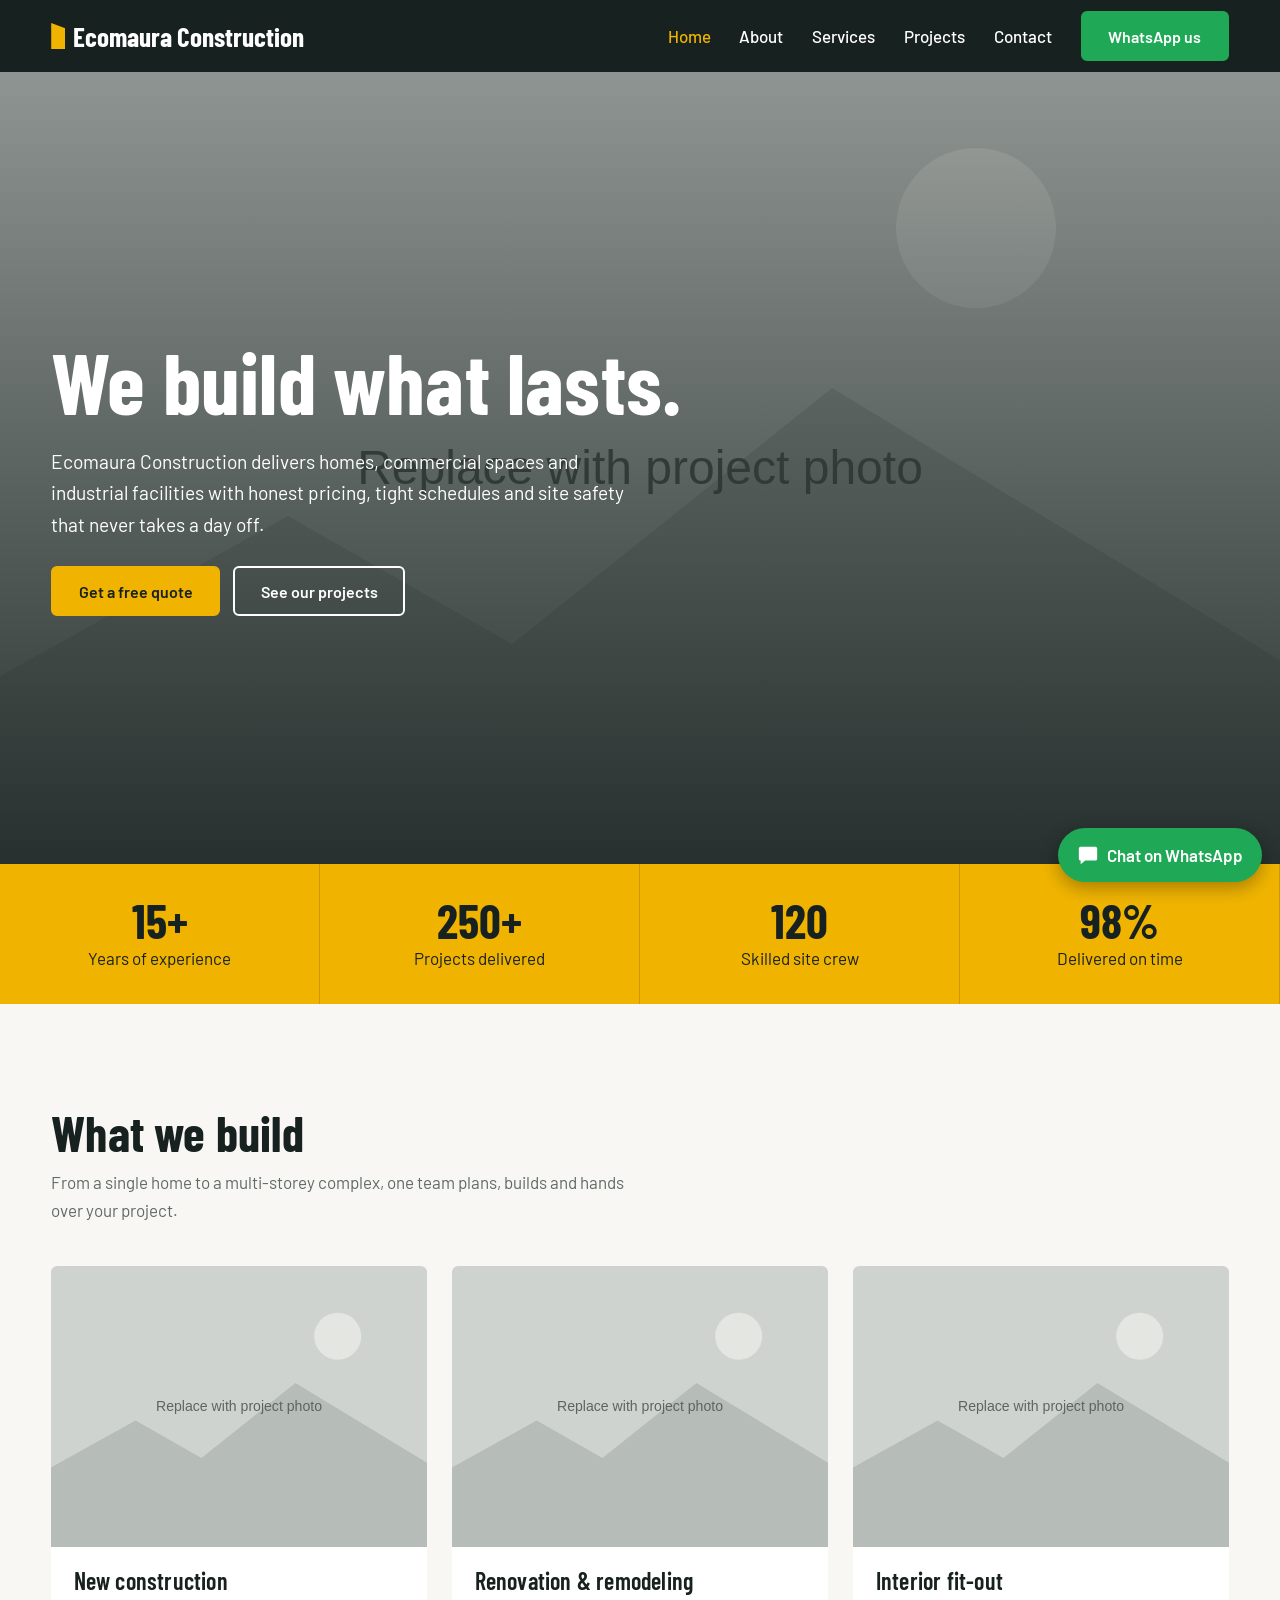
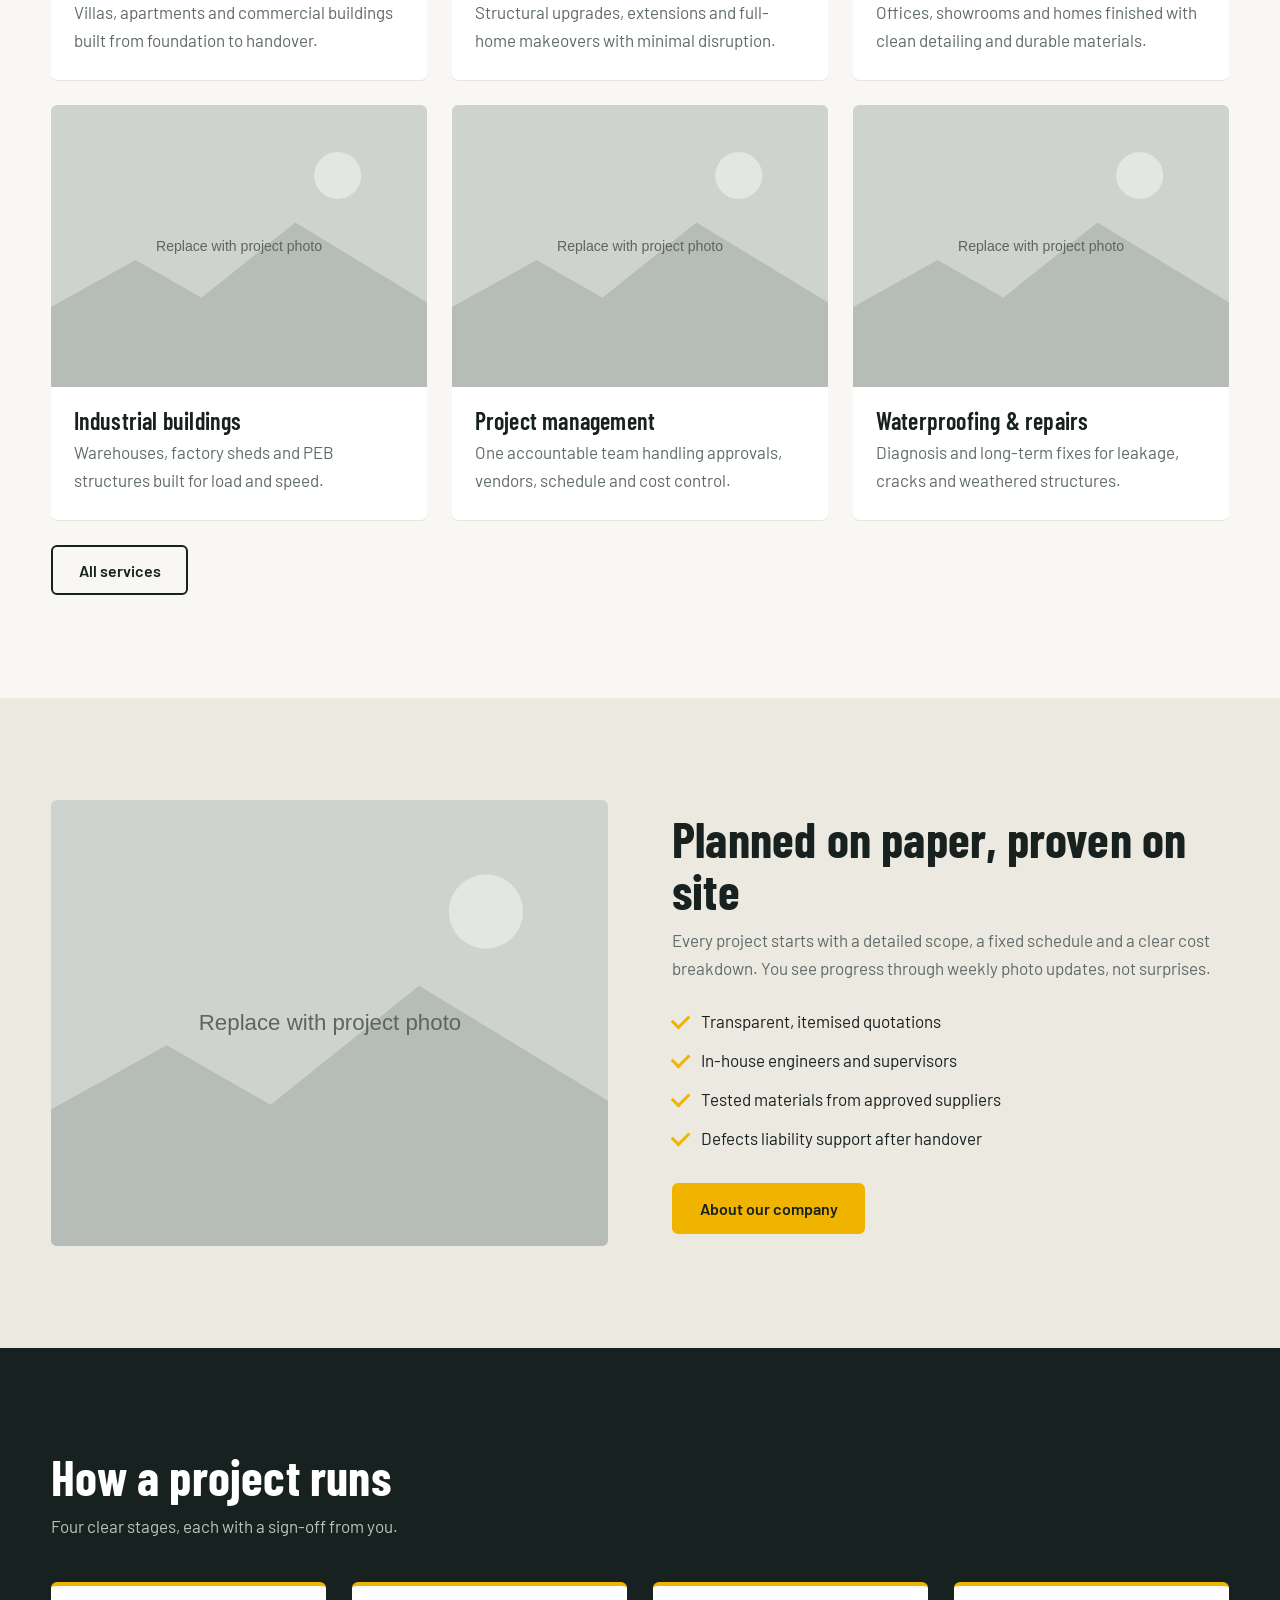
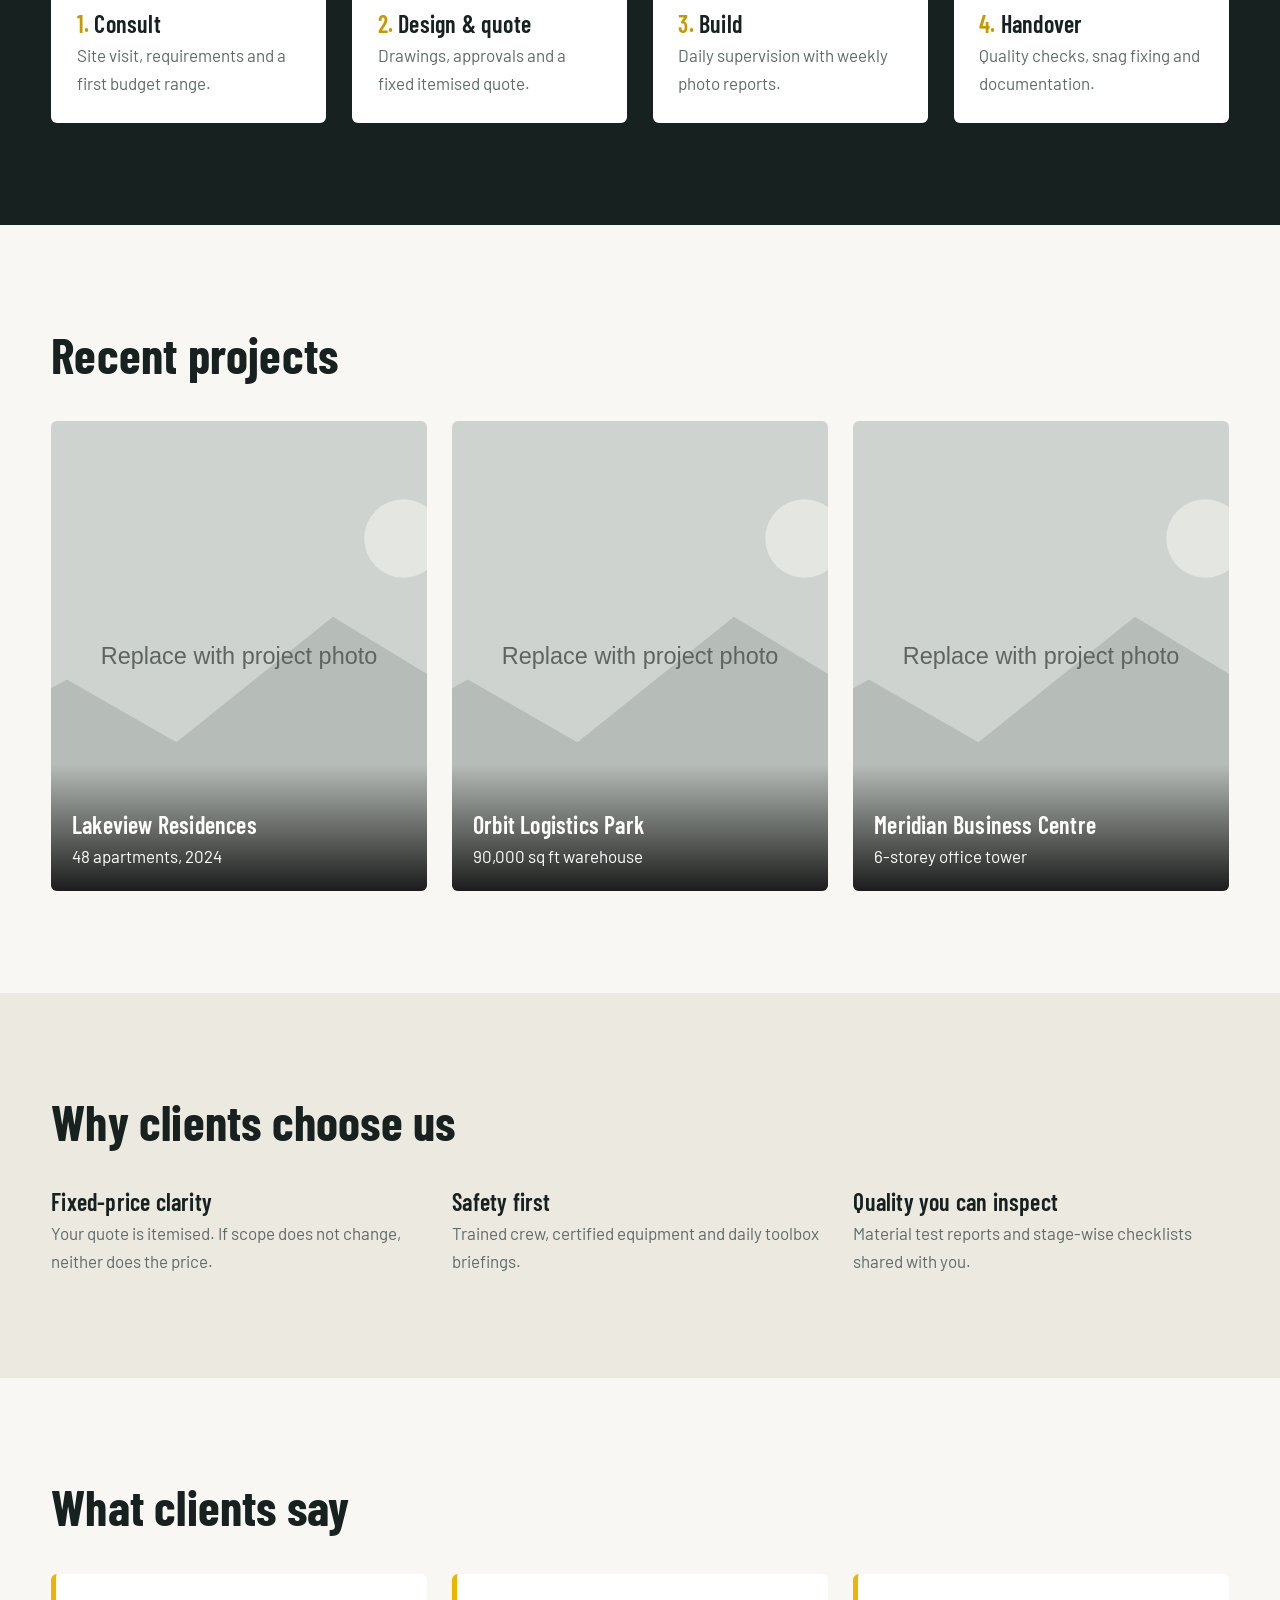
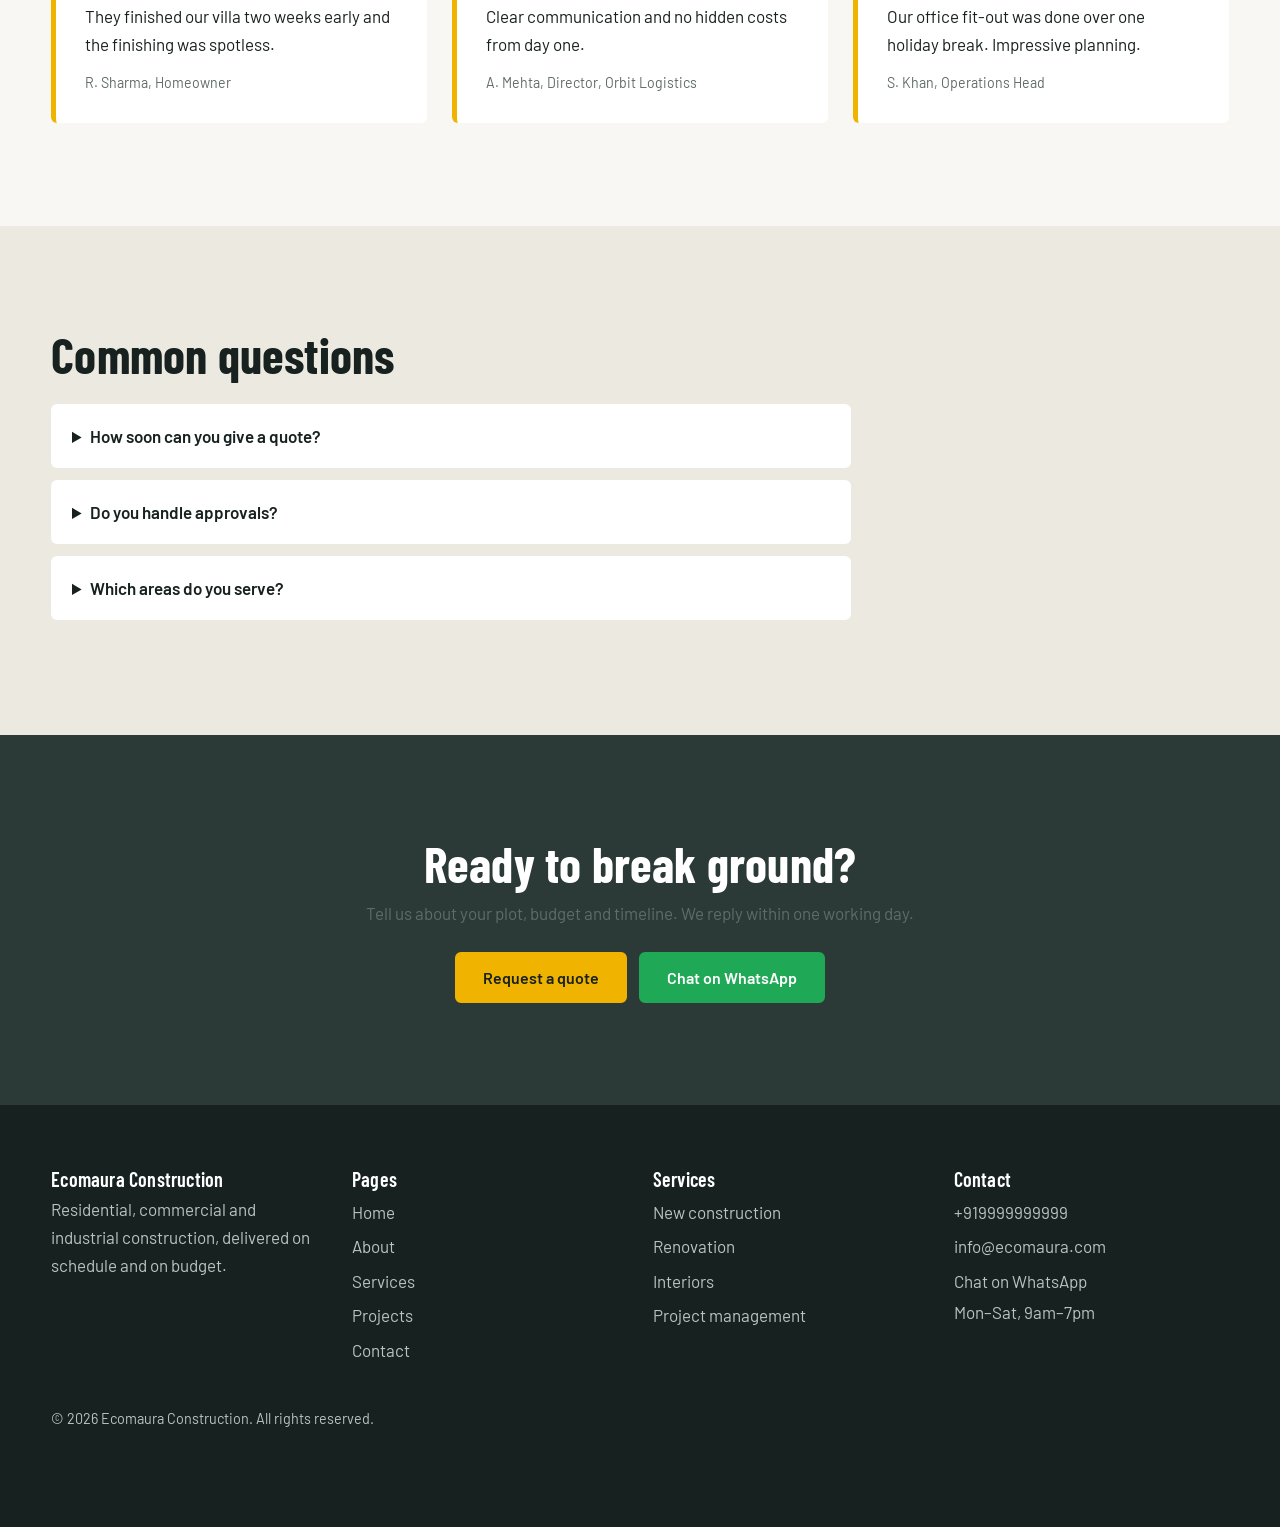
==== index.html @ b30704fd "Add multi-page responsive construction website" ====
<!DOCTYPE html><html lang="en"><head><meta charset="utf-8"><meta name="viewport" content="width=device-width,initial-scale=1"><title>Building Contractors | Ecomaura Construction</title><meta name="description" content="Ecomaura Construction builds homes, commercial spaces and industrial facilities with quality, safety and on-time delivery."><link rel="preconnect" href="https://fonts.googleapis.com"><link rel="preconnect" href="https://fonts.gstatic.com" crossorigin><link href="https://fonts.googleapis.com/css2?family=Barlow:wght@400;500;600&family=Barlow+Condensed:wght@600;700&display=swap" rel="stylesheet"><link rel="stylesheet" href="assets/css/style.css"></head><body><section class="hero "><div class="bg"><img src="assets/img/placeholder.svg" alt="Construction site hero image" loading="lazy"></div><div class="wrap"><h1>We build what lasts.</h1><p>Ecomaura Construction delivers homes, commercial spaces and industrial facilities with honest pricing, tight schedules and site safety that never takes a day off.</p><div class="btn-row"><a class="btn" href="contact.html">Get a free quote</a><a class="btn ghost" href="projects.html">See our projects</a></div></div></section><div class="stats"><div><b>15+</b>Years of experience</div><div><b>250+</b>Projects delivered</div><div><b>120</b>Skilled site crew</div><div><b>98%</b>Delivered on time</div></div><section><div class="wrap"><h2>What we build</h2><p class="lead">From a single home to a multi-storey complex, one team plans, builds and hands over your project.</p><div class="grid g3"><article class="card"><div class="im"><img src="assets/img/placeholder.svg" alt="New construction" loading="lazy"></div><div class="tx"><h3>New construction</h3><p>Villas, apartments and commercial buildings built from foundation to handover.</p></div></article><article class="card"><div class="im"><img src="assets/img/placeholder.svg" alt="Renovation & remodeling" loading="lazy"></div><div class="tx"><h3>Renovation & remodeling</h3><p>Structural upgrades, extensions and full-home makeovers with minimal disruption.</p></div></article><article class="card"><div class="im"><img src="assets/img/placeholder.svg" alt="Interior fit-out" loading="lazy"></div><div class="tx"><h3>Interior fit-out</h3><p>Offices, showrooms and homes finished with clean detailing and durable materials.</p></div></article><article class="card"><div class="im"><img src="assets/img/placeholder.svg" alt="Industrial buildings" loading="lazy"></div><div class="tx"><h3>Industrial buildings</h3><p>Warehouses, factory sheds and PEB structures built for load and speed.</p></div></article><article class="card"><div class="im"><img src="assets/img/placeholder.svg" alt="Project management" loading="lazy"></div><div class="tx"><h3>Project management</h3><p>One accountable team handling approvals, vendors, schedule and cost control.</p></div></article><article class="card"><div class="im"><img src="assets/img/placeholder.svg" alt="Waterproofing & repairs" loading="lazy"></div><div class="tx"><h3>Waterproofing & repairs</h3><p>Diagnosis and long-term fixes for leakage, cracks and weathered structures.</p></div></article></div><div class="btn-row"><a class="btn ghost" style="color:var(--ink)" href="services.html">All services</a></div></div></section><section class="sand"><div class="wrap split"><div class="im"><img src="assets/img/placeholder.svg" alt="Engineers reviewing plans on site" loading="lazy"></div><div><h2>Planned on paper, proven on site</h2><p class="lead">Every project starts with a detailed scope, a fixed schedule and a clear cost breakdown. You see progress through weekly photo updates, not surprises.</p><ul class="ticks"><li>Transparent, itemised quotations</li><li>In-house engineers and supervisors</li><li>Tested materials from approved suppliers</li><li>Defects liability support after handover</li></ul><div class="btn-row"><a class="btn" href="about.html">About our company</a></div></div></div></section><section class="dark"><div class="wrap"><h2>How a project runs</h2><p class="lead">Four clear stages, each with a sign-off from you.</p><div class="grid g4 steps"><div class="card" style="color:var(--ink)"><h3>Consult</h3><p>Site visit, requirements and a first budget range.</p></div><div class="card" style="color:var(--ink)"><h3>Design & quote</h3><p>Drawings, approvals and a fixed itemised quote.</p></div><div class="card" style="color:var(--ink)"><h3>Build</h3><p>Daily supervision with weekly photo reports.</p></div><div class="card" style="color:var(--ink)"><h3>Handover</h3><p>Quality checks, snag fixing and documentation.</p></div></div></div></section><section><div class="wrap"><h2>Recent projects</h2><div class="grid g3"><a class="proj" href="projects.html" style="text-decoration:none"><img src="assets/img/placeholder.svg" alt="Lakeview Residences" loading="lazy"><div class="cap"><h3>Lakeview Residences</h3>48 apartments, 2024</div></a><a class="proj" href="projects.html" style="text-decoration:none"><img src="assets/img/placeholder.svg" alt="Orbit Logistics Park" loading="lazy"><div class="cap"><h3>Orbit Logistics Park</h3>90,000 sq ft warehouse</div></a><a class="proj" href="projects.html" style="text-decoration:none"><img src="assets/img/placeholder.svg" alt="Meridian Business Centre" loading="lazy"><div class="cap"><h3>Meridian Business Centre</h3>6-storey office tower</div></a></div></div></section><section class="sand"><div class="wrap"><h2>Why clients choose us</h2><div class="grid g3"><div><h3>Fixed-price clarity</h3><p class="lead">Your quote is itemised. If scope does not change, neither does the price.</p></div><div><h3>Safety first</h3><p class="lead">Trained crew, certified equipment and daily toolbox briefings.</p></div><div><h3>Quality you can inspect</h3><p class="lead">Material test reports and stage-wise checklists shared with you.</p></div></div></div></section><section><div class="wrap"><h2>What clients say</h2><div class="grid g3"><div class="quote">They finished our villa two weeks early and the finishing was spotless.<small>R. Sharma, Homeowner</small></div><div class="quote">Clear communication and no hidden costs from day one.<small>A. Mehta, Director, Orbit Logistics</small></div><div class="quote">Our office fit-out was done over one holiday break. Impressive planning.<small>S. Khan, Operations Head</small></div></div></div></section><section class="sand"><div class="wrap"><h2>Common questions</h2><div style="max-width:800px;margin-top:1.5rem"><details><summary>How soon can you give a quote?</summary><p>After a site visit or plan review, usually within 2 to 3 working days.</p></details><details><summary>Do you handle approvals?</summary><p>Yes. We assist with drawings, municipal approvals and utility connections.</p></details><details><summary>Which areas do you serve?</summary><p>Udaipur and across Rajasthan. Larger projects elsewhere are considered case by case.</p></details></div></div></section><section class="cta"><div class="wrap"><h2>Ready to break ground?</h2><p class="lead">Tell us about your plot, budget and timeline. We reply within one working day.</p><div class="btn-row"><a class="btn" href="contact.html">Request a quote</a><a class="btn wa" href="#" data-wa="Hi Ecomaura Construction, I want to discuss a project.">Chat on WhatsApp</a></div></div></section><script src="assets/js/main.js"></script></body></html>
---- assets/css/style.css ----
:root{--ink:#17211f;--steel:#2c3a37;--sand:#ece9e1;--paper:#f8f7f3;--sig:#f0b400;--sig-d:#c99700;--mute:#5f6b67;--wa:#1fa855;--r:6px}
*{box-sizing:border-box;margin:0}
html{scroll-behavior:smooth}
body{font:17px/1.65 'Barlow',system-ui,sans-serif;color:var(--ink);background:var(--paper)}
h1,h2,h3{font-family:'Barlow Condensed',sans-serif;line-height:1.05;letter-spacing:.2px}
h1{font-size:clamp(2.8rem,7vw,5.4rem);font-weight:700}
h2{font-size:clamp(2rem,4vw,3.1rem);font-weight:700;margin-bottom:.6rem}
h3{font-size:1.5rem;font-weight:600;margin-bottom:.3rem}
img{display:block;width:100%;height:100%;object-fit:cover}
a{color:inherit}
.wrap{width:min(1180px,92%);margin:auto}
section{padding:clamp(3.5rem,8vw,6.5rem) 0}
.lead{color:var(--mute);max-width:60ch}
.dark{background:var(--ink);color:#fff}.dark .lead{color:#b9c4c0}
.sand{background:var(--sand)}
:focus-visible{outline:3px solid var(--sig);outline-offset:3px}
.btn{display:inline-block;padding:.85rem 1.6rem;border-radius:var(--r);font-weight:600;text-decoration:none;border:2px solid var(--sig);background:var(--sig);color:var(--ink);cursor:pointer;font:600 1rem 'Barlow',sans-serif;transition:background .2s}
.btn:hover{background:var(--sig-d)}
.btn.ghost{background:transparent;color:inherit;border-color:currentColor}
.btn.wa{background:var(--wa);border-color:var(--wa);color:#fff}
.btn-row{display:flex;gap:.8rem;flex-wrap:wrap;margin-top:1.6rem}
header{position:sticky;top:0;z-index:50;background:var(--ink);color:#fff}
.nav{display:flex;align-items:center;justify-content:space-between;height:72px}
.logo{font:700 1.7rem 'Barlow Condensed';text-decoration:none;display:flex;align-items:center;gap:.5rem}
.logo i{width:14px;height:26px;background:var(--sig);display:inline-block;clip-path:polygon(0 0,100% 20%,100% 100%,0 100%)}
nav ul{display:flex;gap:1.8rem;list-style:none;padding:0;align-items:center}
nav a{text-decoration:none;font-weight:500}nav a.on{color:var(--sig)}
.burger{display:none;background:none;border:0;color:#fff;font-size:1.9rem}
.hero{position:relative;min-height:88vh;display:flex;align-items:flex-end;color:#fff;padding:0}
.hero .bg{position:absolute;inset:0}.hero .bg:after{content:"";position:absolute;inset:0;background:linear-gradient(180deg,rgba(23,33,31,.35),rgba(23,33,31,.9))}
.hero .wrap{position:relative;padding:5rem 0 4rem}
.hero p{max-width:55ch;margin-top:1.2rem;font-size:1.2rem}
.page-hero{min-height:46vh}
.stats{display:grid;grid-template-columns:repeat(4,1fr);background:var(--sig);color:var(--ink)}
.stats div{padding:2rem 1rem;text-align:center;border-right:1px solid rgba(0,0,0,.15)}
.stats b{font:700 3rem 'Barlow Condensed';display:block;line-height:1}
.grid{display:grid;gap:1.6rem;margin-top:2.6rem}
.g2{grid-template-columns:repeat(2,1fr)}.g3{grid-template-columns:repeat(3,1fr)}.g4{grid-template-columns:repeat(4,1fr)}
.card{background:#fff;border-radius:var(--r);overflow:hidden;box-shadow:0 1px 0 rgba(0,0,0,.08)}
.card .im{aspect-ratio:4/3;overflow:hidden}.card img{transition:transform .5s}.card:hover img{transform:scale(1.05)}
.card .tx{padding:1.3rem 1.4rem 1.6rem}.card p{color:var(--mute)}
.split{display:grid;grid-template-columns:1fr 1fr;gap:clamp(2rem,5vw,4.5rem);align-items:center}
.split .im{aspect-ratio:5/4;border-radius:var(--r);overflow:hidden}
.ticks{list-style:none;padding:0;margin-top:1.2rem}.ticks li{padding:.35rem 0 .35rem 1.8rem;position:relative}
.ticks li:before{content:"";position:absolute;left:0;top:.8rem;width:.9rem;height:.5rem;border-left:3px solid var(--sig);border-bottom:3px solid var(--sig);transform:rotate(-45deg)}
.steps{counter-reset:s}.steps .card{padding:1.6rem;counter-increment:s;border-top:4px solid var(--sig)}
.steps h3:before{content:counter(s)". ";color:var(--sig-d)}
.proj{position:relative;aspect-ratio:4/5;border-radius:var(--r);overflow:hidden;color:#fff}
.proj .cap{position:absolute;inset:auto 0 0;padding:3rem 1.3rem 1.3rem;background:linear-gradient(transparent,rgba(0,0,0,.85))}
.proj.wide{grid-column:span 2;aspect-ratio:auto}
.quote{padding:1.8rem;background:#fff;border-radius:var(--r);border-left:5px solid var(--sig)}
.quote small{display:block;margin-top:.8rem;color:var(--mute)}
.cta{background:var(--steel);color:#fff;text-align:center}.cta .lead{margin:0 auto}.cta .btn-row{justify-content:center}
.filters{display:flex;gap:.6rem;flex-wrap:wrap;margin-top:1.4rem}.filters button{padding:.5rem 1.1rem;border:1px solid var(--ink);background:none;border-radius:99px;cursor:pointer;font:500 .95rem 'Barlow'}.filters .on{background:var(--ink);color:#fff}
form{display:grid;gap:1rem}
input,select,textarea{width:100%;padding:.85rem;border:1px solid #bfc5c1;border-radius:var(--r);font:inherit;background:#fff}
details{background:#fff;border-radius:var(--r);padding:1.1rem 1.3rem;margin-bottom:.8rem}summary{font-weight:600;cursor:pointer}details p{margin-top:.6rem;color:var(--mute)}
footer{background:var(--ink);color:#b9c4c0;padding:4rem 0 6rem}
footer .grid{margin-top:0}footer h3{color:#fff;font-size:1.25rem}footer a{display:block;text-decoration:none;padding:.2rem 0}footer a:hover{color:var(--sig)}
.fab{position:fixed;right:18px;bottom:18px;z-index:60;background:var(--wa);color:#fff;border-radius:99px;padding:.8rem 1.2rem;font-weight:600;text-decoration:none;box-shadow:0 6px 18px rgba(0,0,0,.3);display:flex;gap:.5rem;align-items:center}
.hero h1,.hero p,.hero .btn-row{animation:up .8s both}.hero p{animation-delay:.15s}.hero .btn-row{animation-delay:.3s}
@keyframes up{from{opacity:0;transform:translateY(24px)}}
@media(max-width:900px){.g3,.g4,.stats{grid-template-columns:repeat(2,1fr)}.split,.g2{grid-template-columns:1fr}.proj.wide{grid-column:auto;aspect-ratio:4/5}
.burger{display:block}nav ul{position:absolute;top:72px;left:0;right:0;background:var(--ink);flex-direction:column;padding:1.2rem 0 1.6rem;display:none}nav ul.open{display:flex}}
@media(max-width:560px){.g3,.g4{grid-template-columns:1fr}.fab span{display:none}}
@media(prefers-reduced-motion:reduce){*{animation:none!important;transition:none!important;scroll-behavior:auto}}
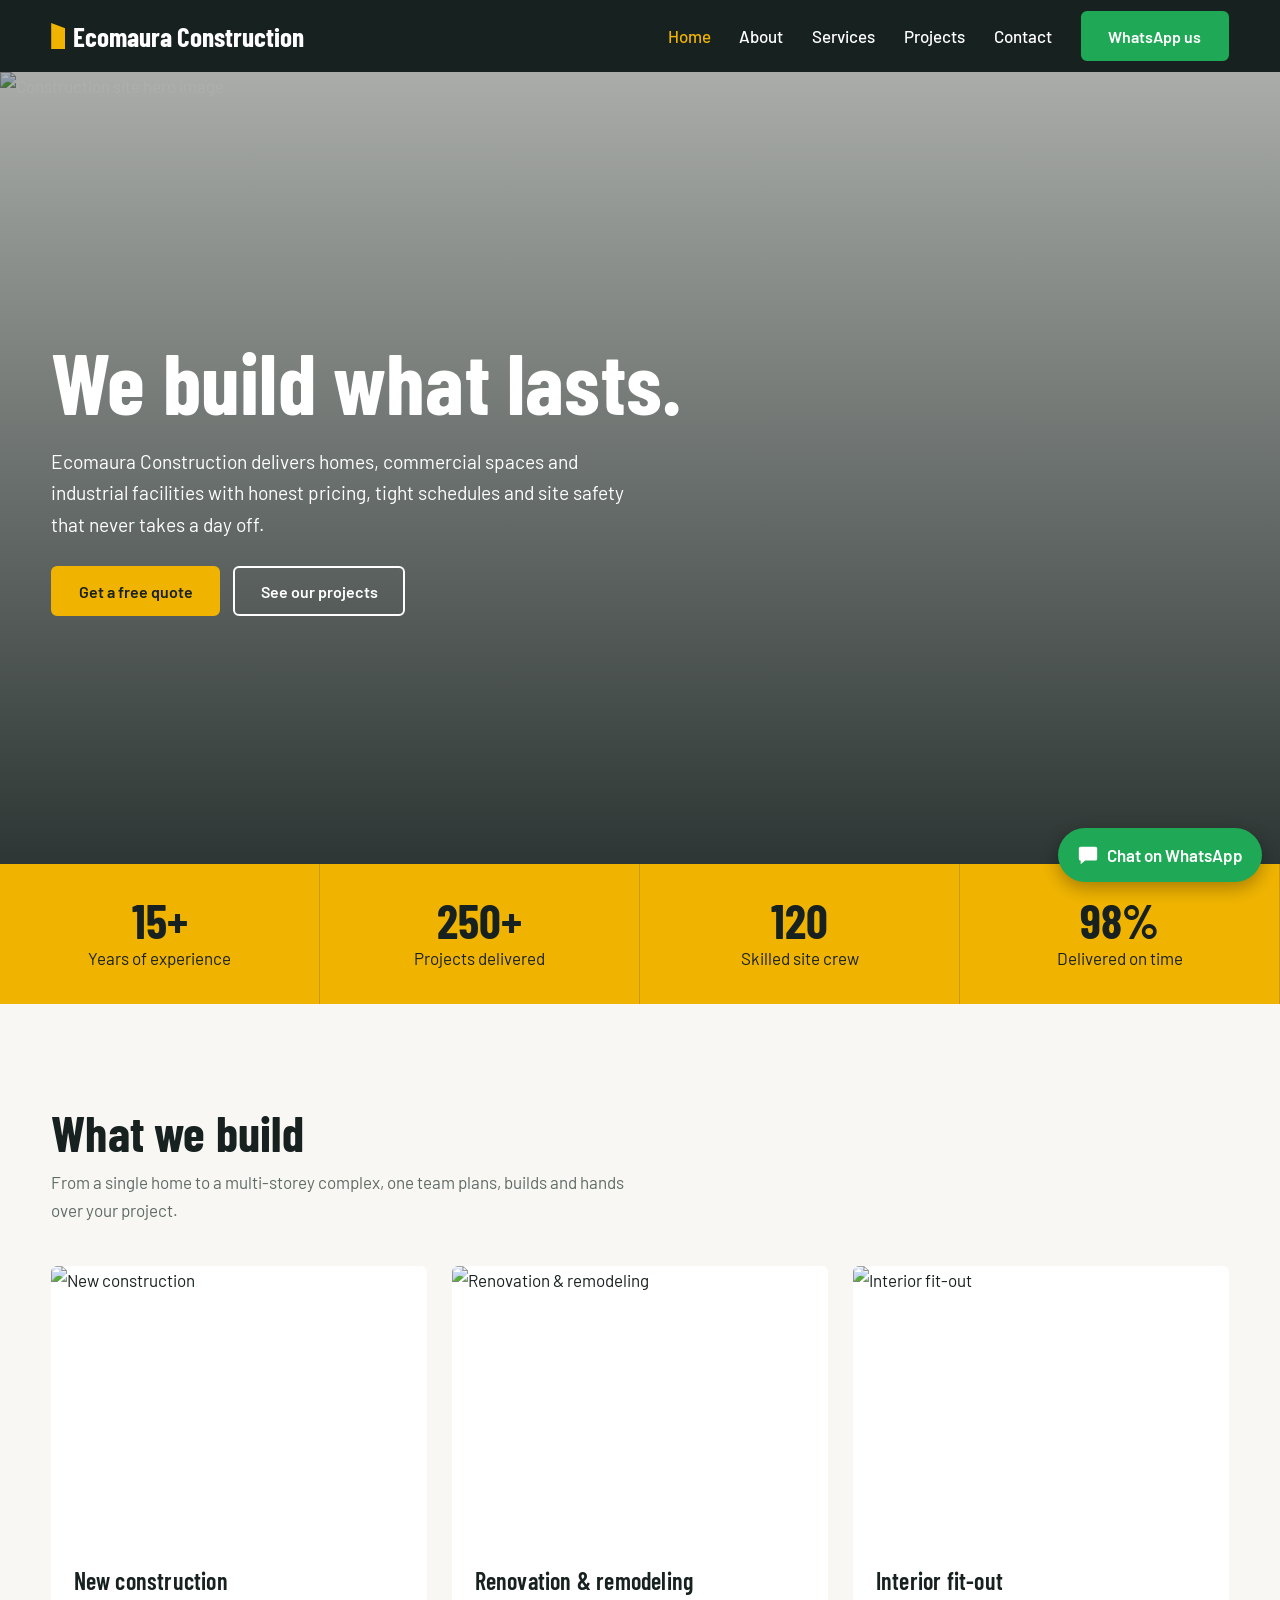
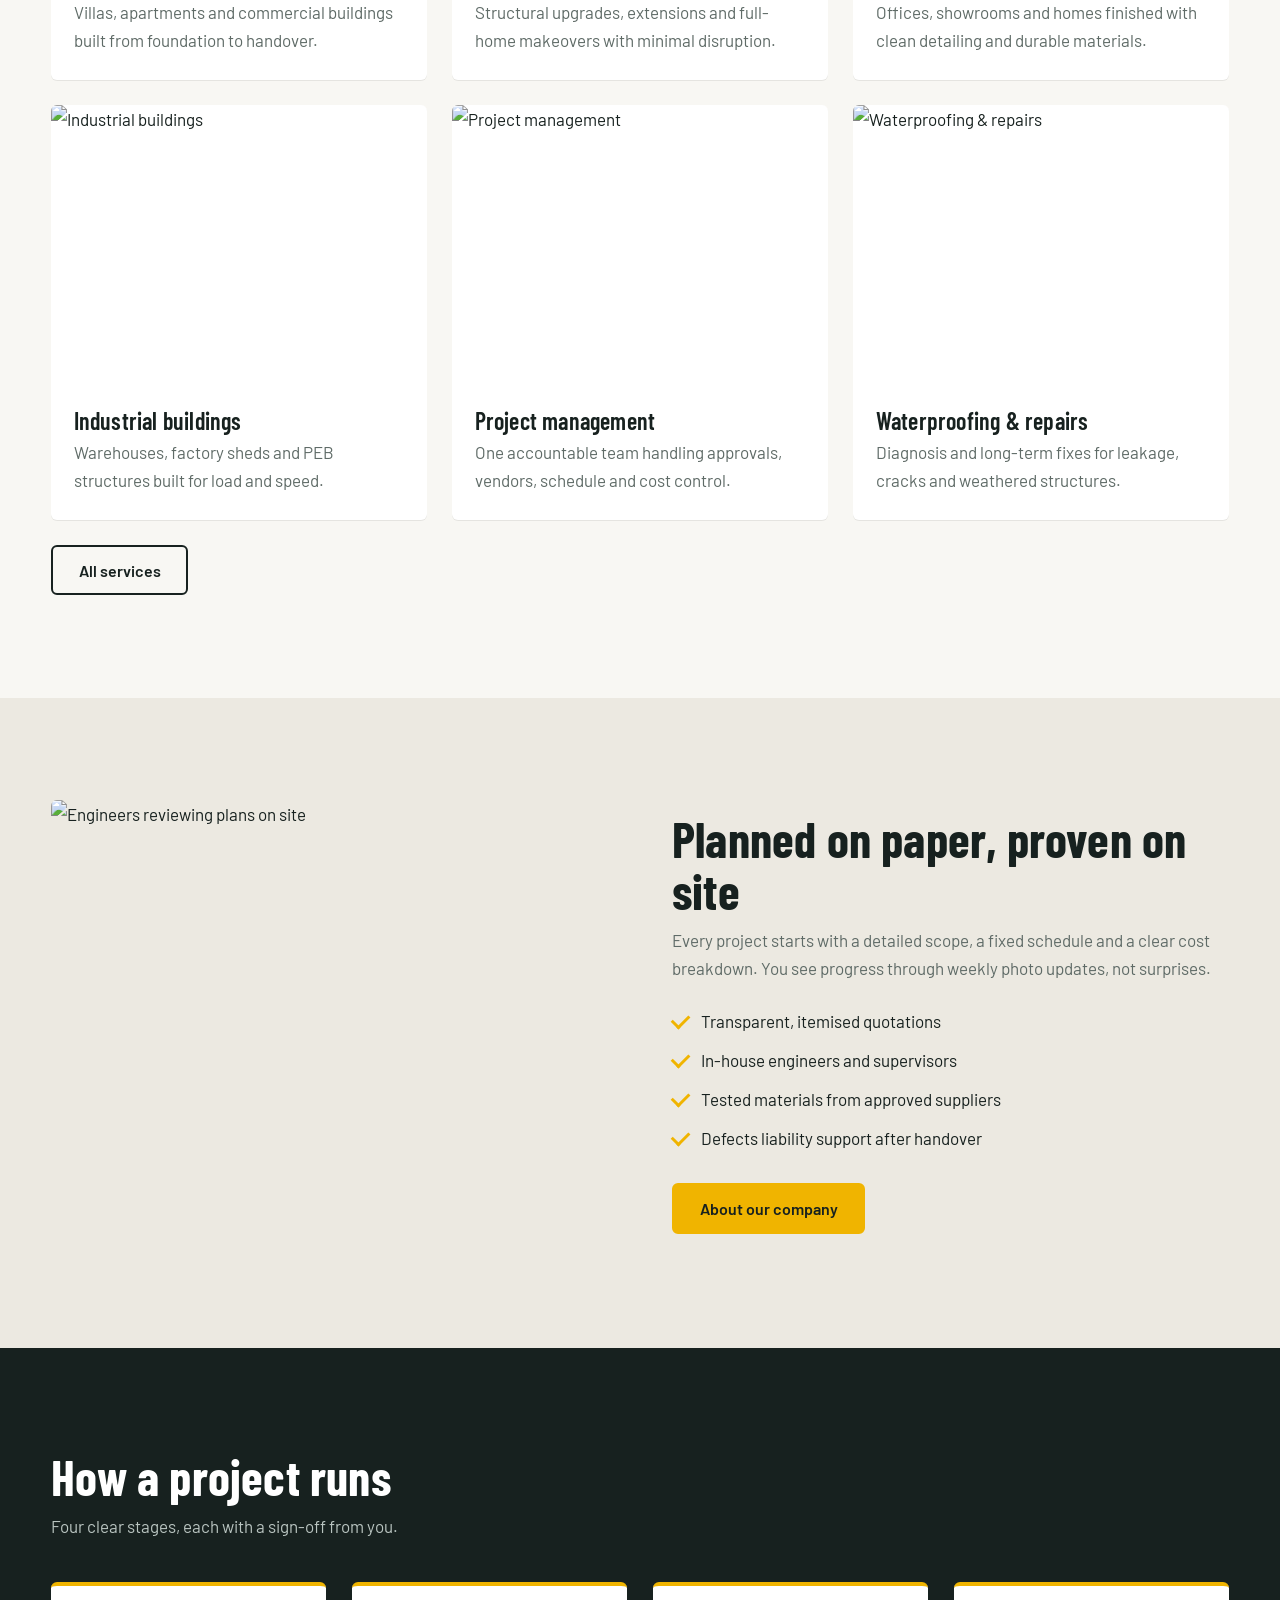
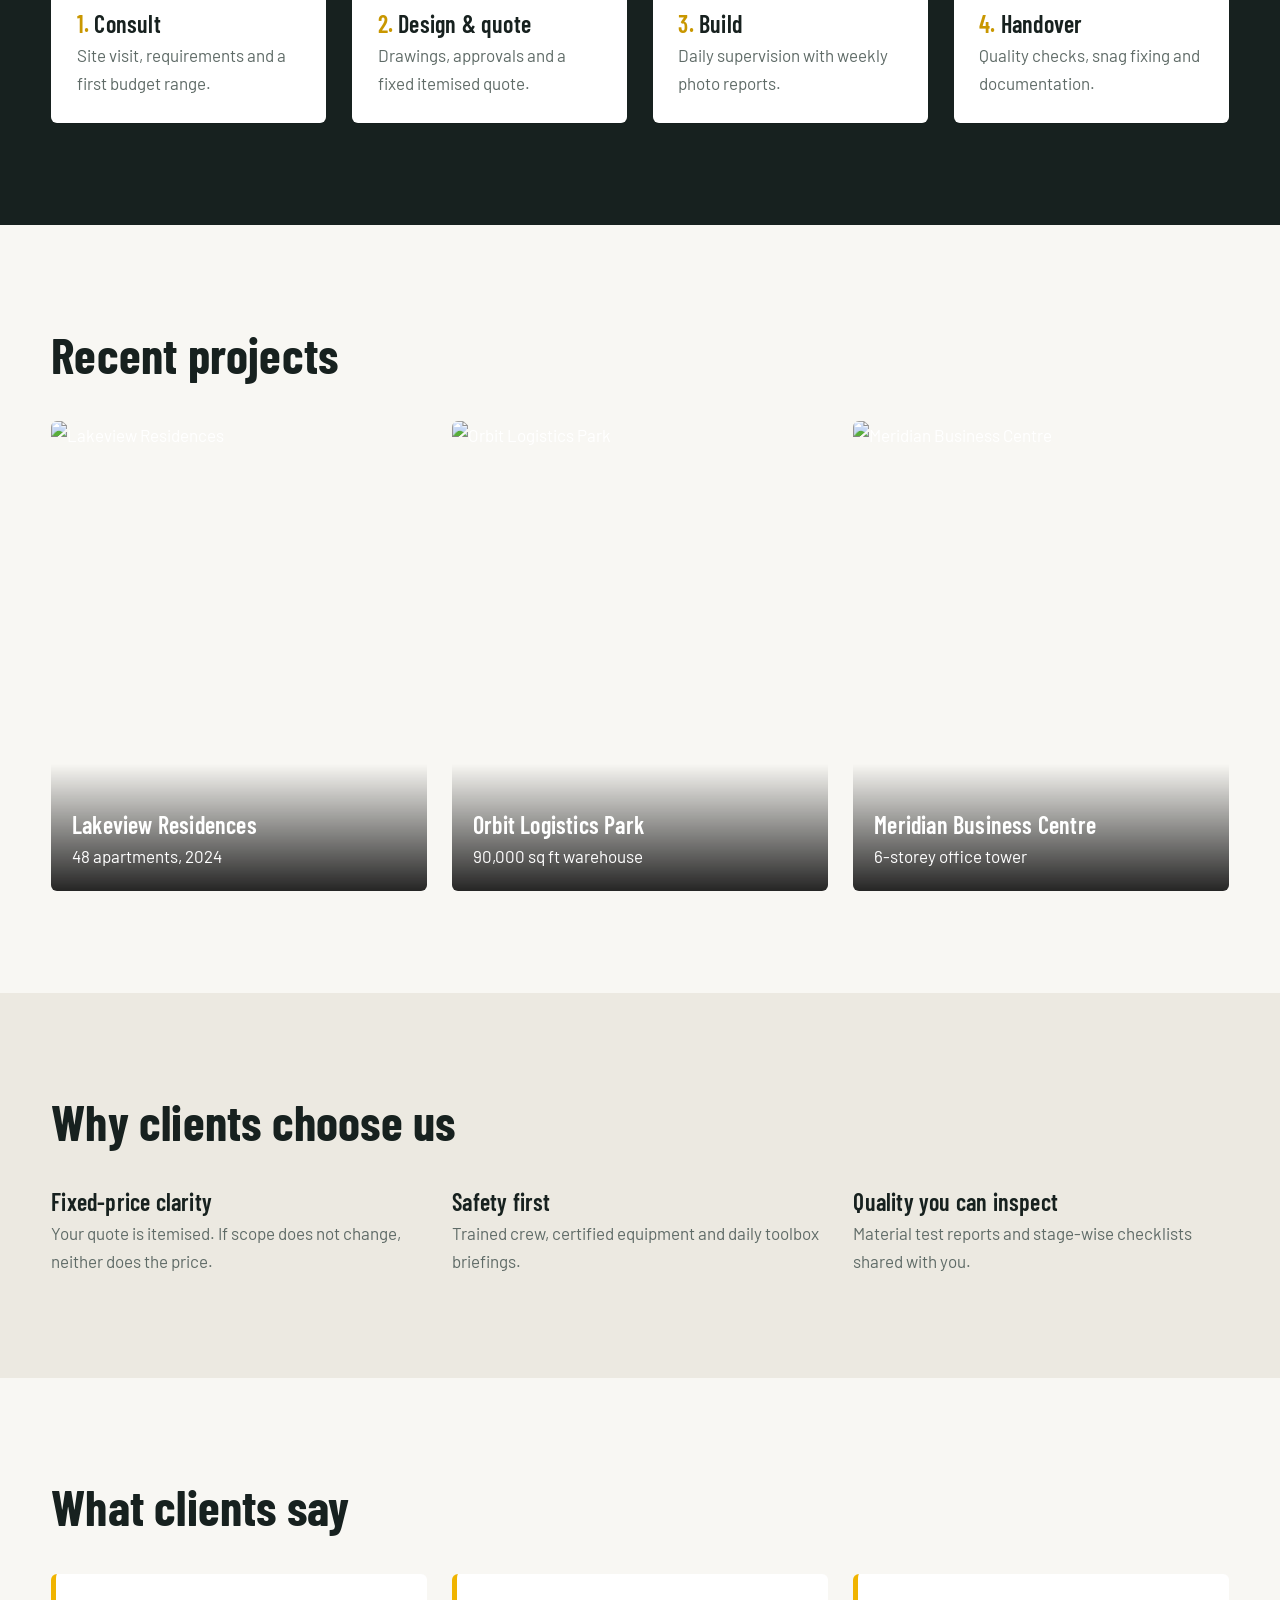
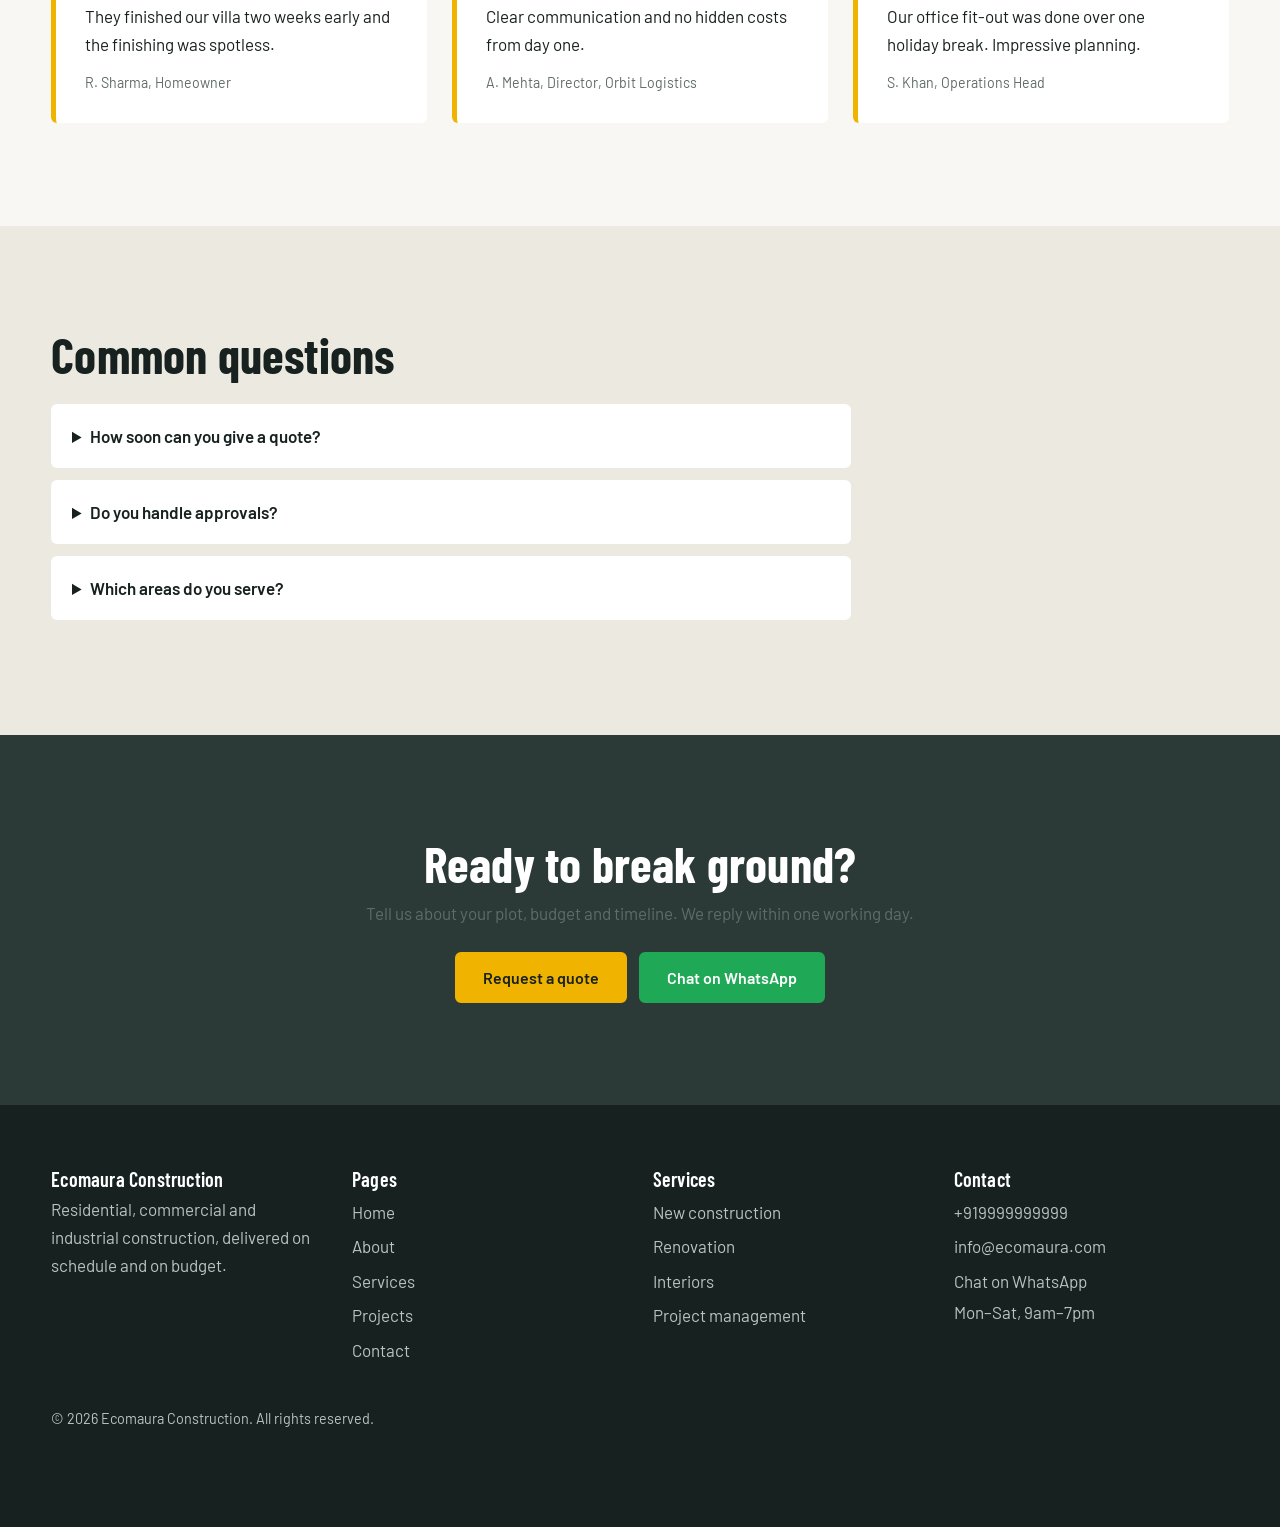
==== commit afb20755: "Replace construction image placeholders with stock photography" ====
--- a/index.html
+++ b/index.html
@@ -1 +1 @@
-<!DOCTYPE html><html lang="en"><head><meta charset="utf-8"><meta name="viewport" content="width=device-width,initial-scale=1"><title>Building Contractors | Ecomaura Construction</title><meta name="description" content="Ecomaura Construction builds homes, commercial spaces and industrial facilities with quality, safety and on-time delivery."><link rel="preconnect" href="https://fonts.googleapis.com"><link rel="preconnect" href="https://fonts.gstatic.com" crossorigin><link href="https://fonts.googleapis.com/css2?family=Barlow:wght@400;500;600&family=Barlow+Condensed:wght@600;700&display=swap" rel="stylesheet"><link rel="stylesheet" href="assets/css/style.css"></head><body><section class="hero "><div class="bg"><img src="assets/img/placeholder.svg" alt="Construction site hero image" loading="lazy"></div><div class="wrap"><h1>We build what lasts.</h1><p>Ecomaura Construction delivers homes, commercial spaces and industrial facilities with honest pricing, tight schedules and site safety that never takes a day off.</p><div class="btn-row"><a class="btn" href="contact.html">Get a free quote</a><a class="btn ghost" href="projects.html">See our projects</a></div></div></section><div class="stats"><div><b>15+</b>Years of experience</div><div><b>250+</b>Projects delivered</div><div><b>120</b>Skilled site crew</div><div><b>98%</b>Delivered on time</div></div><section><div class="wrap"><h2>What we build</h2><p class="lead">From a single home to a multi-storey complex, one team plans, builds and hands over your project.</p><div class="grid g3"><article class="card"><div class="im"><img src="assets/img/placeholder.svg" alt="New construction" loading="lazy"></div><div class="tx"><h3>New construction</h3><p>Villas, apartments and commercial buildings built from foundation to handover.</p></div></article><article class="card"><div class="im"><img src="assets/img/placeholder.svg" alt="Renovation & remodeling" loading="lazy"></div><div class="tx"><h3>Renovation & remodeling</h3><p>Structural upgrades, extensions and full-home makeovers with minimal disruption.</p></div></article><article class="card"><div class="im"><img src="assets/img/placeholder.svg" alt="Interior fit-out" loading="lazy"></div><div class="tx"><h3>Interior fit-out</h3><p>Offices, showrooms and homes finished with clean detailing and durable materials.</p></div></article><article class="card"><div class="im"><img src="assets/img/placeholder.svg" alt="Industrial buildings" loading="lazy"></div><div class="tx"><h3>Industrial buildings</h3><p>Warehouses, factory sheds and PEB structures built for load and speed.</p></div></article><article class="card"><div class="im"><img src="assets/img/placeholder.svg" alt="Project management" loading="lazy"></div><div class="tx"><h3>Project management</h3><p>One accountable team handling approvals, vendors, schedule and cost control.</p></div></article><article class="card"><div class="im"><img src="assets/img/placeholder.svg" alt="Waterproofing & repairs" loading="lazy"></div><div class="tx"><h3>Waterproofing & repairs</h3><p>Diagnosis and long-term fixes for leakage, cracks and weathered structures.</p></div></article></div><div class="btn-row"><a class="btn ghost" style="color:var(--ink)" href="services.html">All services</a></div></div></section><section class="sand"><div class="wrap split"><div class="im"><img src="assets/img/placeholder.svg" alt="Engineers reviewing plans on site" loading="lazy"></div><div><h2>Planned on paper, proven on site</h2><p class="lead">Every project starts with a detailed scope, a fixed schedule and a clear cost breakdown. You see progress through weekly photo updates, not surprises.</p><ul class="ticks"><li>Transparent, itemised quotations</li><li>In-house engineers and supervisors</li><li>Tested materials from approved suppliers</li><li>Defects liability support after handover</li></ul><div class="btn-row"><a class="btn" href="about.html">About our company</a></div></div></div></section><section class="dark"><div class="wrap"><h2>How a project runs</h2><p class="lead">Four clear stages, each with a sign-off from you.</p><div class="grid g4 steps"><div class="card" style="color:var(--ink)"><h3>Consult</h3><p>Site visit, requirements and a first budget range.</p></div><div class="card" style="color:var(--ink)"><h3>Design & quote</h3><p>Drawings, approvals and a fixed itemised quote.</p></div><div class="card" style="color:var(--ink)"><h3>Build</h3><p>Daily supervision with weekly photo reports.</p></div><div class="card" style="color:var(--ink)"><h3>Handover</h3><p>Quality checks, snag fixing and documentation.</p></div></div></div></section><section><div class="wrap"><h2>Recent projects</h2><div class="grid g3"><a class="proj" href="projects.html" style="text-decoration:none"><img src="assets/img/placeholder.svg" alt="Lakeview Residences" loading="lazy"><div class="cap"><h3>Lakeview Residences</h3>48 apartments, 2024</div></a><a class="proj" href="projects.html" style="text-decoration:none"><img src="assets/img/placeholder.svg" alt="Orbit Logistics Park" loading="lazy"><div class="cap"><h3>Orbit Logistics Park</h3>90,000 sq ft warehouse</div></a><a class="proj" href="projects.html" style="text-decoration:none"><img src="assets/img/placeholder.svg" alt="Meridian Business Centre" loading="lazy"><div class="cap"><h3>Meridian Business Centre</h3>6-storey office tower</div></a></div></div></section><section class="sand"><div class="wrap"><h2>Why clients choose us</h2><div class="grid g3"><div><h3>Fixed-price clarity</h3><p class="lead">Your quote is itemised. If scope does not change, neither does the price.</p></div><div><h3>Safety first</h3><p class="lead">Trained crew, certified equipment and daily toolbox briefings.</p></div><div><h3>Quality you can inspect</h3><p class="lead">Material test reports and stage-wise checklists shared with you.</p></div></div></div></section><section><div class="wrap"><h2>What clients say</h2><div class="grid g3"><div class="quote">They finished our villa two weeks early and the finishing was spotless.<small>R. Sharma, Homeowner</small></div><div class="quote">Clear communication and no hidden costs from day one.<small>A. Mehta, Director, Orbit Logistics</small></div><div class="quote">Our office fit-out was done over one holiday break. Impressive planning.<small>S. Khan, Operations Head</small></div></div></div></section><section class="sand"><div class="wrap"><h2>Common questions</h2><div style="max-width:800px;margin-top:1.5rem"><details><summary>How soon can you give a quote?</summary><p>After a site visit or plan review, usually within 2 to 3 working days.</p></details><details><summary>Do you handle approvals?</summary><p>Yes. We assist with drawings, municipal approvals and utility connections.</p></details><details><summary>Which areas do you serve?</summary><p>Udaipur and across Rajasthan. Larger projects elsewhere are considered case by case.</p></details></div></div></section><section class="cta"><div class="wrap"><h2>Ready to break ground?</h2><p class="lead">Tell us about your plot, budget and timeline. We reply within one working day.</p><div class="btn-row"><a class="btn" href="contact.html">Request a quote</a><a class="btn wa" href="#" data-wa="Hi Ecomaura Construction, I want to discuss a project.">Chat on WhatsApp</a></div></div></section><script src="assets/js/main.js"></script></body></html>+<!DOCTYPE html><html lang="en"><head><meta charset="utf-8"><meta name="viewport" content="width=device-width,initial-scale=1"><title>Building Contractors | Ecomaura Construction</title><meta name="description" content="Ecomaura Construction builds homes, commercial spaces and industrial facilities with quality, safety and on-time delivery."><link rel="preconnect" href="https://fonts.googleapis.com"><link rel="preconnect" href="https://fonts.gstatic.com" crossorigin><link href="https://fonts.googleapis.com/css2?family=Barlow:wght@400;500;600&family=Barlow+Condensed:wght@600;700&display=swap" rel="stylesheet"><link rel="stylesheet" href="assets/css/style.css"></head><body><section class="hero "><div class="bg"><img src="https://images.unsplash.com/photo-1504307651254-35680f356dfd?auto=format&fit=crop&w=1400&q=85" alt="Construction site hero image" loading="lazy"></div><div class="wrap"><h1>We build what lasts.</h1><p>Ecomaura Construction delivers homes, commercial spaces and industrial facilities with honest pricing, tight schedules and site safety that never takes a day off.</p><div class="btn-row"><a class="btn" href="contact.html">Get a free quote</a><a class="btn ghost" href="projects.html">See our projects</a></div></div></section><div class="stats"><div><b>15+</b>Years of experience</div><div><b>250+</b>Projects delivered</div><div><b>120</b>Skilled site crew</div><div><b>98%</b>Delivered on time</div></div><section><div class="wrap"><h2>What we build</h2><p class="lead">From a single home to a multi-storey complex, one team plans, builds and hands over your project.</p><div class="grid g3"><article class="card"><div class="im"><img src="https://images.unsplash.com/photo-1600585154340-be6161a56a0c?auto=format&fit=crop&w=1400&q=85" alt="New construction" loading="lazy"></div><div class="tx"><h3>New construction</h3><p>Villas, apartments and commercial buildings built from foundation to handover.</p></div></article><article class="card"><div class="im"><img src="https://images.unsplash.com/photo-1511818966892-d7d671e672a2?auto=format&fit=crop&w=1400&q=85" alt="Renovation & remodeling" loading="lazy"></div><div class="tx"><h3>Renovation & remodeling</h3><p>Structural upgrades, extensions and full-home makeovers with minimal disruption.</p></div></article><article class="card"><div class="im"><img src="https://images.unsplash.com/photo-1497366754035-f200968a6e72?auto=format&fit=crop&w=1400&q=85" alt="Interior fit-out" loading="lazy"></div><div class="tx"><h3>Interior fit-out</h3><p>Offices, showrooms and homes finished with clean detailing and durable materials.</p></div></article><article class="card"><div class="im"><img src="https://images.unsplash.com/photo-1513828583688-c52646e7e5e7?auto=format&fit=crop&w=1400&q=85" alt="Industrial buildings" loading="lazy"></div><div class="tx"><h3>Industrial buildings</h3><p>Warehouses, factory sheds and PEB structures built for load and speed.</p></div></article><article class="card"><div class="im"><img src="https://images.unsplash.com/photo-1504917595217-d4dc5ebe6122?auto=format&fit=crop&w=1400&q=85" alt="Project management" loading="lazy"></div><div class="tx"><h3>Project management</h3><p>One accountable team handling approvals, vendors, schedule and cost control.</p></div></article><article class="card"><div class="im"><img src="https://images.unsplash.com/photo-1503387762-592dez3f4d8f?auto=format&fit=crop&w=1400&q=85" alt="Waterproofing & repairs" loading="lazy"></div><div class="tx"><h3>Waterproofing & repairs</h3><p>Diagnosis and long-term fixes for leakage, cracks and weathered structures.</p></div></article></div><div class="btn-row"><a class="btn ghost" style="color:var(--ink)" href="services.html">All services</a></div></div></section><section class="sand"><div class="wrap split"><div class="im"><img src="https://images.unsplash.com/photo-1581094794329-c8112a89af12?auto=format&fit=crop&w=1400&q=85" alt="Engineers reviewing plans on site" loading="lazy"></div><div><h2>Planned on paper, proven on site</h2><p class="lead">Every project starts with a detailed scope, a fixed schedule and a clear cost breakdown. You see progress through weekly photo updates, not surprises.</p><ul class="ticks"><li>Transparent, itemised quotations</li><li>In-house engineers and supervisors</li><li>Tested materials from approved suppliers</li><li>Defects liability support after handover</li></ul><div class="btn-row"><a class="btn" href="about.html">About our company</a></div></div></div></section><section class="dark"><div class="wrap"><h2>How a project runs</h2><p class="lead">Four clear stages, each with a sign-off from you.</p><div class="grid g4 steps"><div class="card" style="color:var(--ink)"><h3>Consult</h3><p>Site visit, requirements and a first budget range.</p></div><div class="card" style="color:var(--ink)"><h3>Design & quote</h3><p>Drawings, approvals and a fixed itemised quote.</p></div><div class="card" style="color:var(--ink)"><h3>Build</h3><p>Daily supervision with weekly photo reports.</p></div><div class="card" style="color:var(--ink)"><h3>Handover</h3><p>Quality checks, snag fixing and documentation.</p></div></div></div></section><section><div class="wrap"><h2>Recent projects</h2><div class="grid g3"><a class="proj" href="projects.html" style="text-decoration:none"><img src="https://images.unsplash.com/photo-1497366811353-6870744d04b2?auto=format&fit=crop&w=1400&q=85" alt="Lakeview Residences" loading="lazy"><div class="cap"><h3>Lakeview Residences</h3>48 apartments, 2024</div></a><a class="proj" href="projects.html" style="text-decoration:none"><img src="https://images.unsplash.com/photo-1600607687939-ce8a6c25118c?auto=format&fit=crop&w=1400&q=85" alt="Orbit Logistics Park" loading="lazy"><div class="cap"><h3>Orbit Logistics Park</h3>90,000 sq ft warehouse</div></a><a class="proj" href="projects.html" style="text-decoration:none"><img src="https://images.unsplash.com/photo-1581092160562-40aa08e78837?auto=format&fit=crop&w=1400&q=85" alt="Meridian Business Centre" loading="lazy"><div class="cap"><h3>Meridian Business Centre</h3>6-storey office tower</div></a></div></div></section><section class="sand"><div class="wrap"><h2>Why clients choose us</h2><div class="grid g3"><div><h3>Fixed-price clarity</h3><p class="lead">Your quote is itemised. If scope does not change, neither does the price.</p></div><div><h3>Safety first</h3><p class="lead">Trained crew, certified equipment and daily toolbox briefings.</p></div><div><h3>Quality you can inspect</h3><p class="lead">Material test reports and stage-wise checklists shared with you.</p></div></div></div></section><section><div class="wrap"><h2>What clients say</h2><div class="grid g3"><div class="quote">They finished our villa two weeks early and the finishing was spotless.<small>R. Sharma, Homeowner</small></div><div class="quote">Clear communication and no hidden costs from day one.<small>A. Mehta, Director, Orbit Logistics</small></div><div class="quote">Our office fit-out was done over one holiday break. Impressive planning.<small>S. Khan, Operations Head</small></div></div></div></section><section class="sand"><div class="wrap"><h2>Common questions</h2><div style="max-width:800px;margin-top:1.5rem"><details><summary>How soon can you give a quote?</summary><p>After a site visit or plan review, usually within 2 to 3 working days.</p></details><details><summary>Do you handle approvals?</summary><p>Yes. We assist with drawings, municipal approvals and utility connections.</p></details><details><summary>Which areas do you serve?</summary><p>Udaipur and across Rajasthan. Larger projects elsewhere are considered case by case.</p></details></div></div></section><section class="cta"><div class="wrap"><h2>Ready to break ground?</h2><p class="lead">Tell us about your plot, budget and timeline. We reply within one working day.</p><div class="btn-row"><a class="btn" href="contact.html">Request a quote</a><a class="btn wa" href="#" data-wa="Hi Ecomaura Construction, I want to discuss a project.">Chat on WhatsApp</a></div></div></section><script src="assets/js/main.js"></script></body></html>
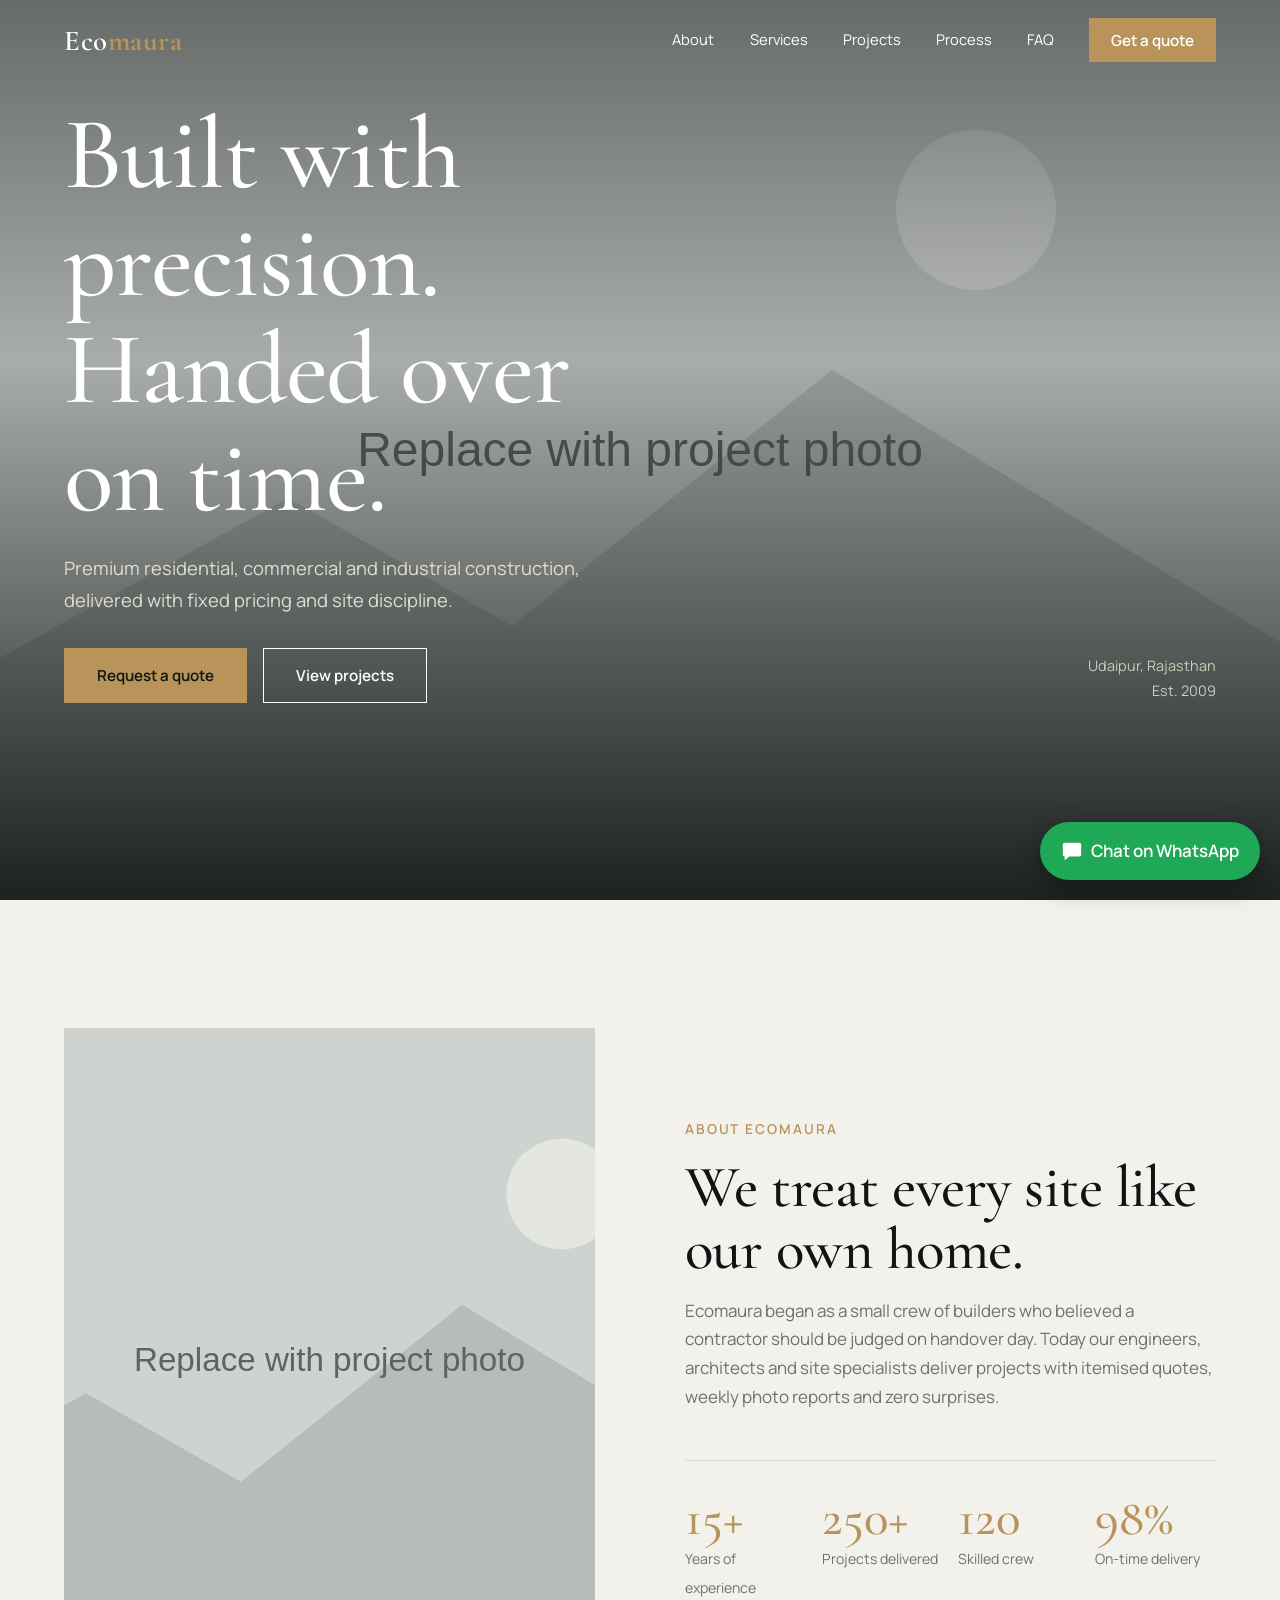
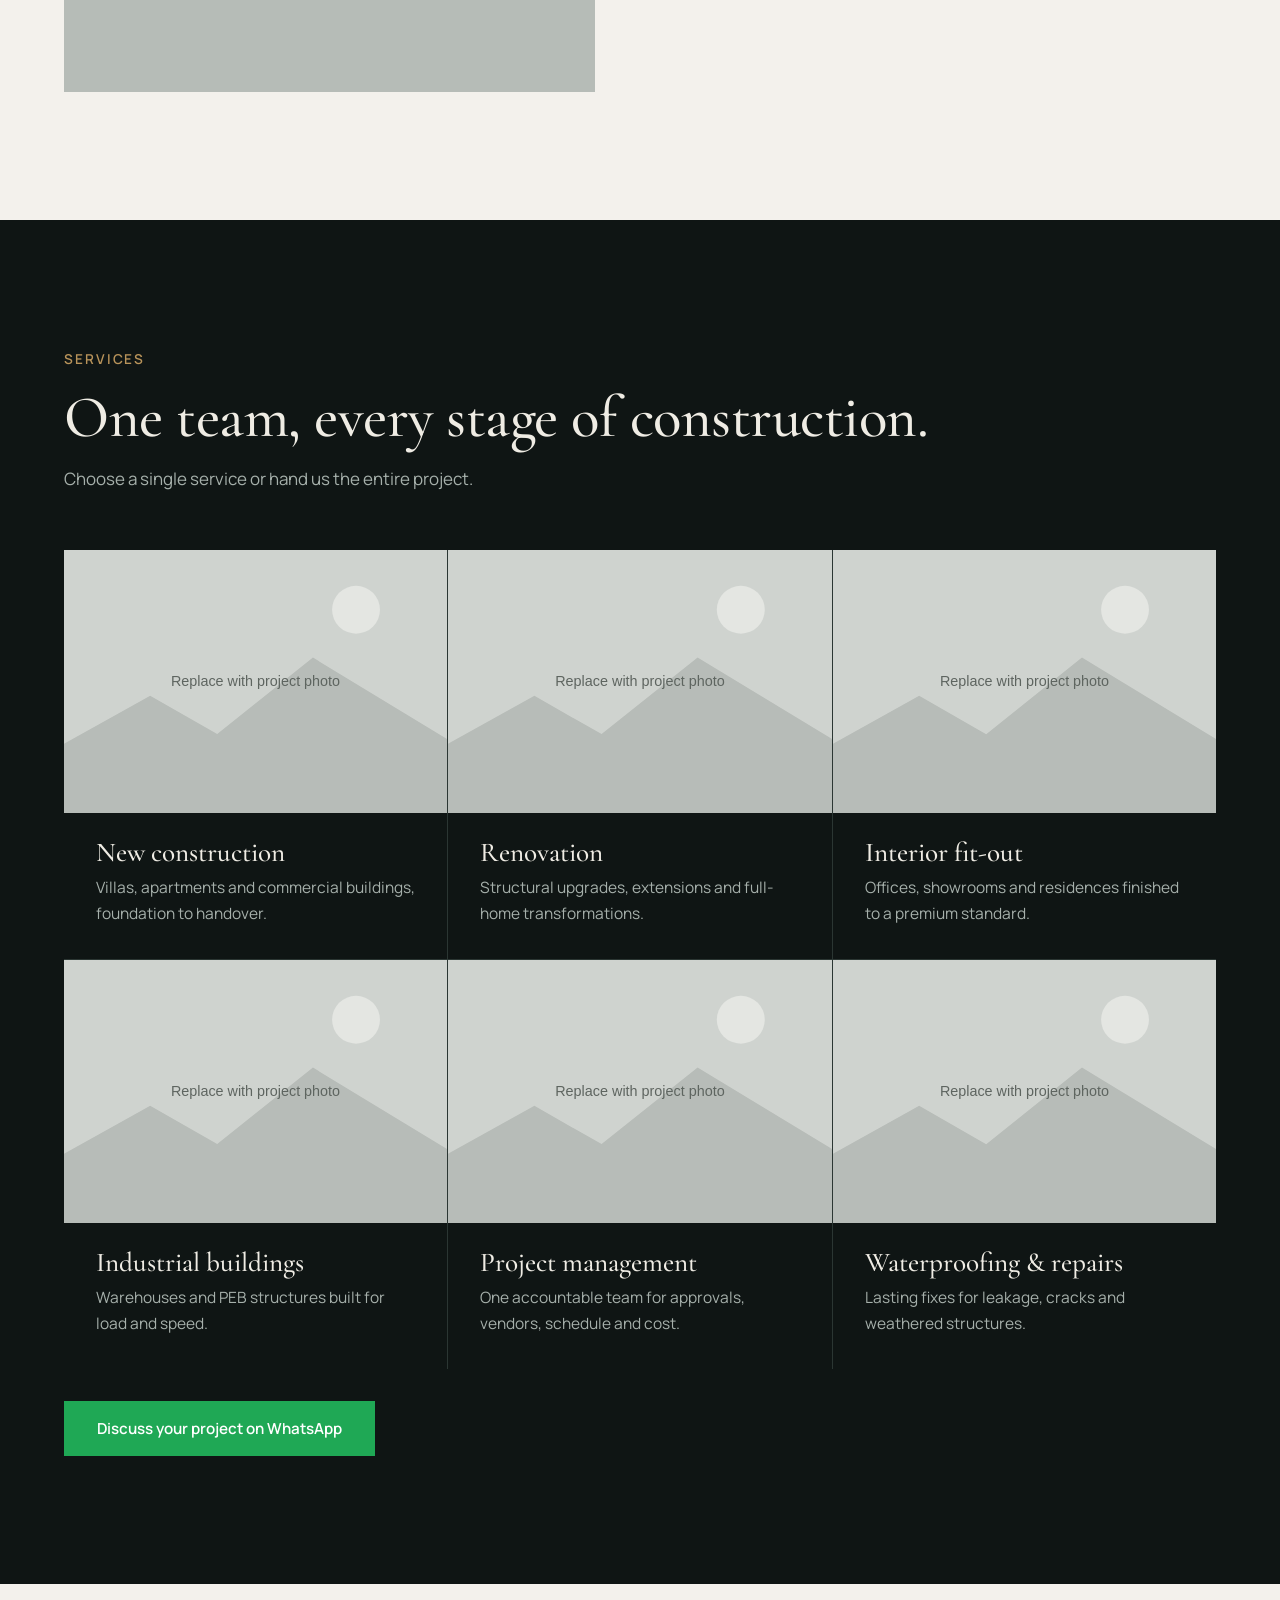
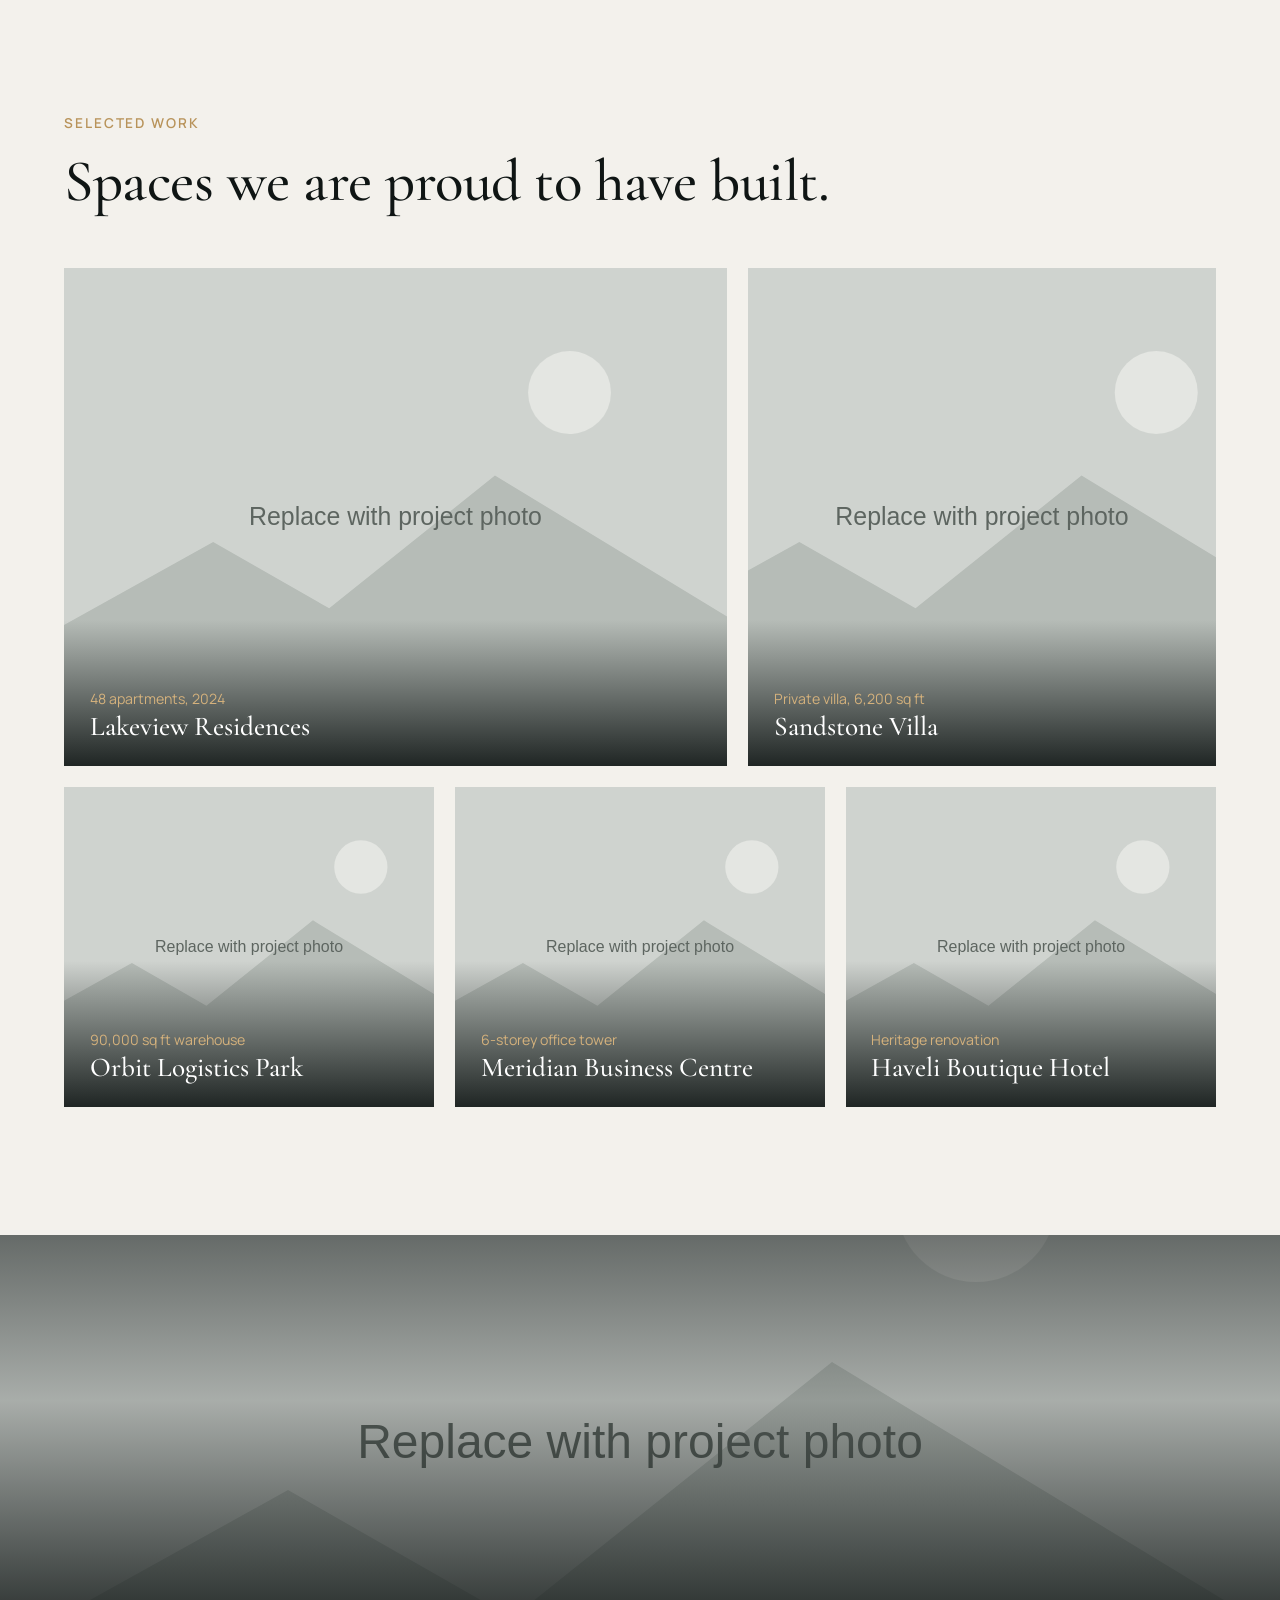
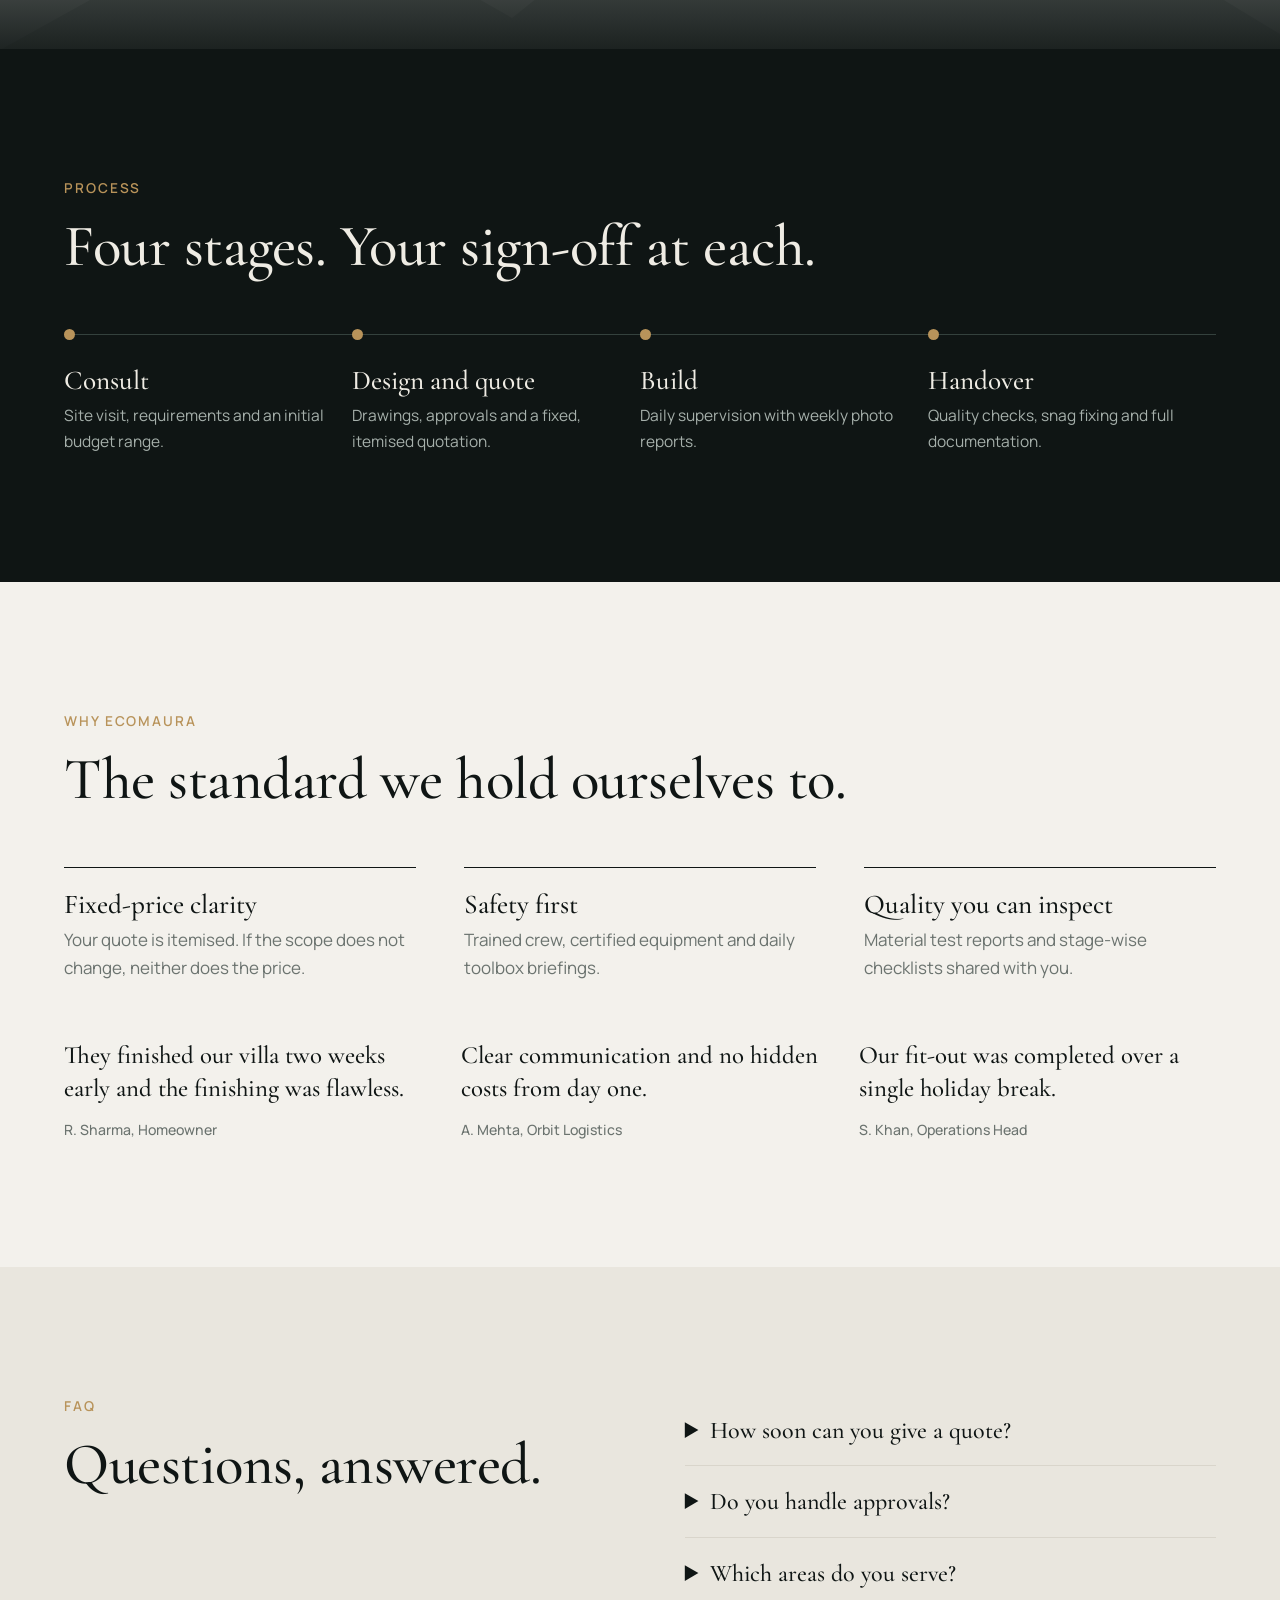
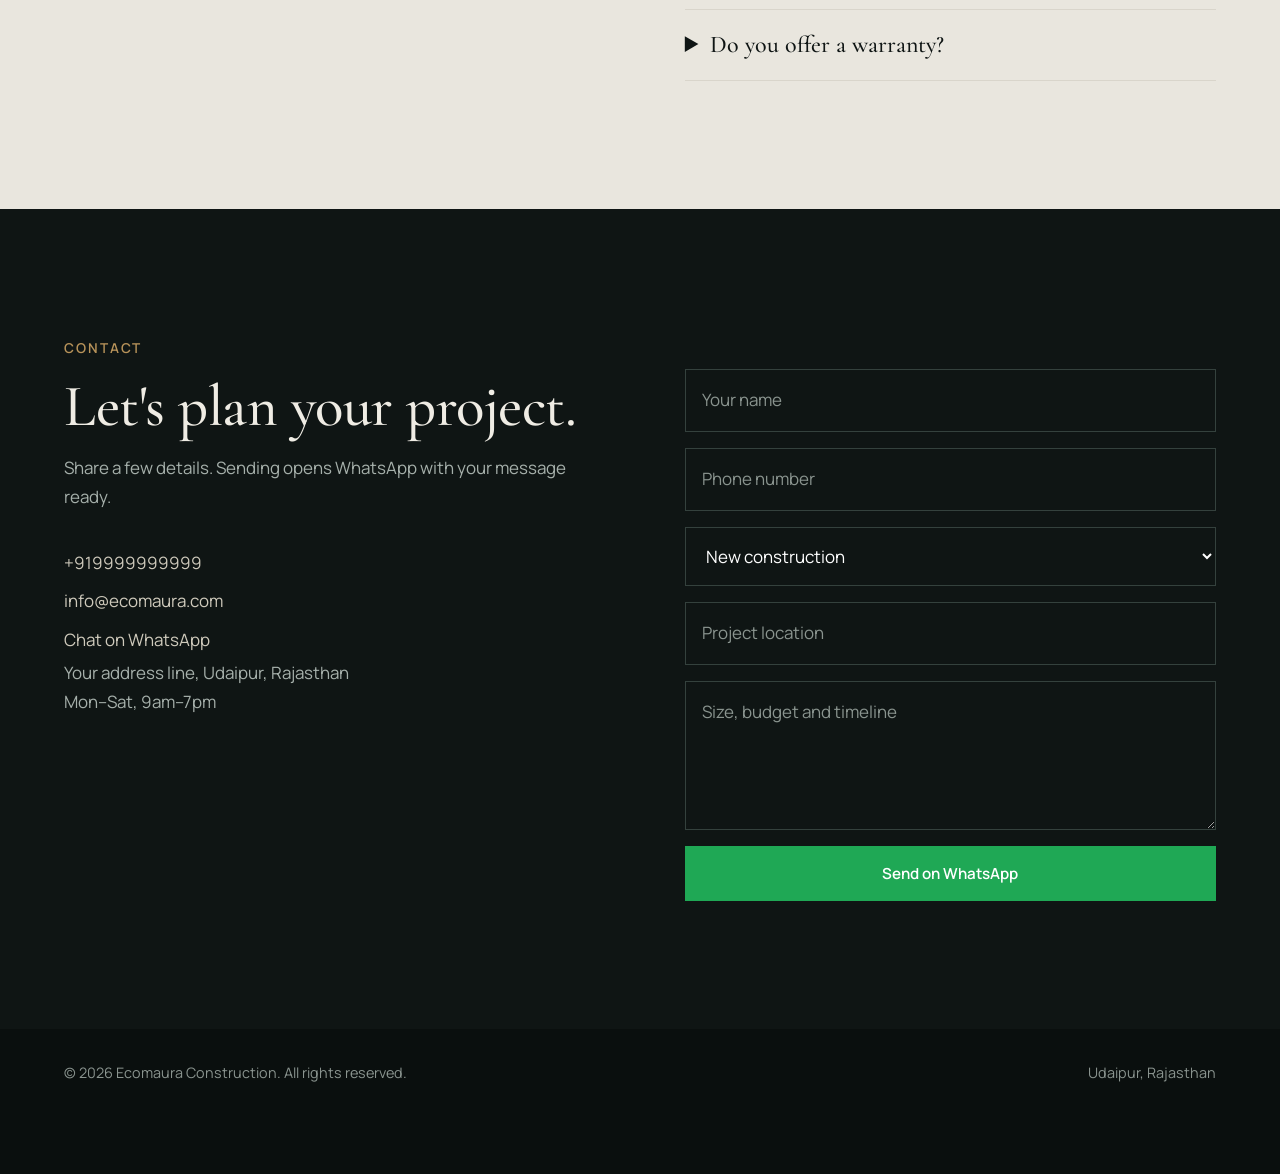
==== commit 22500cfd: "Convert to premium single-page design" ====
--- a/index.html
+++ b/index.html
@@ -1 +1,18 @@
-<!DOCTYPE html><html lang="en"><head><meta charset="utf-8"><meta name="viewport" content="width=device-width,initial-scale=1"><title>Building Contractors | Ecomaura Construction</title><meta name="description" content="Ecomaura Construction builds homes, commercial spaces and industrial facilities with quality, safety and on-time delivery."><link rel="preconnect" href="https://fonts.googleapis.com"><link rel="preconnect" href="https://fonts.gstatic.com" crossorigin><link href="https://fonts.googleapis.com/css2?family=Barlow:wght@400;500;600&family=Barlow+Condensed:wght@600;700&display=swap" rel="stylesheet"><link rel="stylesheet" href="assets/css/style.css"></head><body><section class="hero "><div class="bg"><img src="https://images.unsplash.com/photo-1504307651254-35680f356dfd?auto=format&fit=crop&w=1400&q=85" alt="Construction site hero image" loading="lazy"></div><div class="wrap"><h1>We build what lasts.</h1><p>Ecomaura Construction delivers homes, commercial spaces and industrial facilities with honest pricing, tight schedules and site safety that never takes a day off.</p><div class="btn-row"><a class="btn" href="contact.html">Get a free quote</a><a class="btn ghost" href="projects.html">See our projects</a></div></div></section><div class="stats"><div><b>15+</b>Years of experience</div><div><b>250+</b>Projects delivered</div><div><b>120</b>Skilled site crew</div><div><b>98%</b>Delivered on time</div></div><section><div class="wrap"><h2>What we build</h2><p class="lead">From a single home to a multi-storey complex, one team plans, builds and hands over your project.</p><div class="grid g3"><article class="card"><div class="im"><img src="https://images.unsplash.com/photo-1600585154340-be6161a56a0c?auto=format&fit=crop&w=1400&q=85" alt="New construction" loading="lazy"></div><div class="tx"><h3>New construction</h3><p>Villas, apartments and commercial buildings built from foundation to handover.</p></div></article><article class="card"><div class="im"><img src="https://images.unsplash.com/photo-1511818966892-d7d671e672a2?auto=format&fit=crop&w=1400&q=85" alt="Renovation & remodeling" loading="lazy"></div><div class="tx"><h3>Renovation & remodeling</h3><p>Structural upgrades, extensions and full-home makeovers with minimal disruption.</p></div></article><article class="card"><div class="im"><img src="https://images.unsplash.com/photo-1497366754035-f200968a6e72?auto=format&fit=crop&w=1400&q=85" alt="Interior fit-out" loading="lazy"></div><div class="tx"><h3>Interior fit-out</h3><p>Offices, showrooms and homes finished with clean detailing and durable materials.</p></div></article><article class="card"><div class="im"><img src="https://images.unsplash.com/photo-1513828583688-c52646e7e5e7?auto=format&fit=crop&w=1400&q=85" alt="Industrial buildings" loading="lazy"></div><div class="tx"><h3>Industrial buildings</h3><p>Warehouses, factory sheds and PEB structures built for load and speed.</p></div></article><article class="card"><div class="im"><img src="https://images.unsplash.com/photo-1504917595217-d4dc5ebe6122?auto=format&fit=crop&w=1400&q=85" alt="Project management" loading="lazy"></div><div class="tx"><h3>Project management</h3><p>One accountable team handling approvals, vendors, schedule and cost control.</p></div></article><article class="card"><div class="im"><img src="https://images.unsplash.com/photo-1503387762-592dez3f4d8f?auto=format&fit=crop&w=1400&q=85" alt="Waterproofing & repairs" loading="lazy"></div><div class="tx"><h3>Waterproofing & repairs</h3><p>Diagnosis and long-term fixes for leakage, cracks and weathered structures.</p></div></article></div><div class="btn-row"><a class="btn ghost" style="color:var(--ink)" href="services.html">All services</a></div></div></section><section class="sand"><div class="wrap split"><div class="im"><img src="https://images.unsplash.com/photo-1581094794329-c8112a89af12?auto=format&fit=crop&w=1400&q=85" alt="Engineers reviewing plans on site" loading="lazy"></div><div><h2>Planned on paper, proven on site</h2><p class="lead">Every project starts with a detailed scope, a fixed schedule and a clear cost breakdown. You see progress through weekly photo updates, not surprises.</p><ul class="ticks"><li>Transparent, itemised quotations</li><li>In-house engineers and supervisors</li><li>Tested materials from approved suppliers</li><li>Defects liability support after handover</li></ul><div class="btn-row"><a class="btn" href="about.html">About our company</a></div></div></div></section><section class="dark"><div class="wrap"><h2>How a project runs</h2><p class="lead">Four clear stages, each with a sign-off from you.</p><div class="grid g4 steps"><div class="card" style="color:var(--ink)"><h3>Consult</h3><p>Site visit, requirements and a first budget range.</p></div><div class="card" style="color:var(--ink)"><h3>Design & quote</h3><p>Drawings, approvals and a fixed itemised quote.</p></div><div class="card" style="color:var(--ink)"><h3>Build</h3><p>Daily supervision with weekly photo reports.</p></div><div class="card" style="color:var(--ink)"><h3>Handover</h3><p>Quality checks, snag fixing and documentation.</p></div></div></div></section><section><div class="wrap"><h2>Recent projects</h2><div class="grid g3"><a class="proj" href="projects.html" style="text-decoration:none"><img src="https://images.unsplash.com/photo-1497366811353-6870744d04b2?auto=format&fit=crop&w=1400&q=85" alt="Lakeview Residences" loading="lazy"><div class="cap"><h3>Lakeview Residences</h3>48 apartments, 2024</div></a><a class="proj" href="projects.html" style="text-decoration:none"><img src="https://images.unsplash.com/photo-1600607687939-ce8a6c25118c?auto=format&fit=crop&w=1400&q=85" alt="Orbit Logistics Park" loading="lazy"><div class="cap"><h3>Orbit Logistics Park</h3>90,000 sq ft warehouse</div></a><a class="proj" href="projects.html" style="text-decoration:none"><img src="https://images.unsplash.com/photo-1581092160562-40aa08e78837?auto=format&fit=crop&w=1400&q=85" alt="Meridian Business Centre" loading="lazy"><div class="cap"><h3>Meridian Business Centre</h3>6-storey office tower</div></a></div></div></section><section class="sand"><div class="wrap"><h2>Why clients choose us</h2><div class="grid g3"><div><h3>Fixed-price clarity</h3><p class="lead">Your quote is itemised. If scope does not change, neither does the price.</p></div><div><h3>Safety first</h3><p class="lead">Trained crew, certified equipment and daily toolbox briefings.</p></div><div><h3>Quality you can inspect</h3><p class="lead">Material test reports and stage-wise checklists shared with you.</p></div></div></div></section><section><div class="wrap"><h2>What clients say</h2><div class="grid g3"><div class="quote">They finished our villa two weeks early and the finishing was spotless.<small>R. Sharma, Homeowner</small></div><div class="quote">Clear communication and no hidden costs from day one.<small>A. Mehta, Director, Orbit Logistics</small></div><div class="quote">Our office fit-out was done over one holiday break. Impressive planning.<small>S. Khan, Operations Head</small></div></div></div></section><section class="sand"><div class="wrap"><h2>Common questions</h2><div style="max-width:800px;margin-top:1.5rem"><details><summary>How soon can you give a quote?</summary><p>After a site visit or plan review, usually within 2 to 3 working days.</p></details><details><summary>Do you handle approvals?</summary><p>Yes. We assist with drawings, municipal approvals and utility connections.</p></details><details><summary>Which areas do you serve?</summary><p>Udaipur and across Rajasthan. Larger projects elsewhere are considered case by case.</p></details></div></div></section><section class="cta"><div class="wrap"><h2>Ready to break ground?</h2><p class="lead">Tell us about your plot, budget and timeline. We reply within one working day.</p><div class="btn-row"><a class="btn" href="contact.html">Request a quote</a><a class="btn wa" href="#" data-wa="Hi Ecomaura Construction, I want to discuss a project.">Chat on WhatsApp</a></div></div></section><script src="assets/js/main.js"></script></body></html>+<!DOCTYPE html><html lang="en"><head><meta charset="utf-8"><meta name="viewport" content="width=device-width,initial-scale=1"><title>Ecomaura Construction | Premium Building Contractors</title><meta name="description" content="Ecomaura Construction builds premium homes, commercial spaces and industrial facilities with fixed pricing and on-time delivery."><link rel="preconnect" href="https://fonts.googleapis.com"><link rel="preconnect" href="https://fonts.gstatic.com" crossorigin><link href="https://fonts.googleapis.com/css2?family=Cormorant+Garamond:wght@500;600&family=Manrope:wght@400;500;600&display=swap" rel="stylesheet"><link rel="stylesheet" href="assets/css/style.css"></head><body>
+<header><div class="wrap nav"><a class="logo" href="#top">Eco<b>maura</b></a><nav aria-label="Main"><button class="burger" aria-label="Menu" aria-expanded="false">&#9776;</button><ul><li><a href="#about">About</a></li><li><a href="#services">Services</a></li><li><a href="#projects">Projects</a></li><li><a href="#process">Process</a></li><li><a href="#faq">FAQ</a></li><li><a class="btn" href="#contact">Get a quote</a></li></ul></nav></div></header>
+<main id="top">
+<section class="hero"><div class="bg"><img src="assets/img/placeholder.svg" alt="Hero: completed building at dusk" loading="lazy"></div><div class="wrap"><h1>Built with precision. Handed over on time.</h1><p>Premium residential, commercial and industrial construction, delivered with fixed pricing and site discipline.</p><div class="row"><a class="btn" href="#contact">Request a quote</a><a class="btn ghost" href="#projects">View projects</a></div><div class="meta">Udaipur, Rajasthan<br>Est. 2009</div></div></section>
+<section id="about"><div class="wrap split"><div class="im tall"><img src="assets/img/placeholder.svg" alt="Engineers on site" loading="lazy"></div><div><span class="k">ABOUT ECOMAURA</span><h2>We treat every site like our own home.</h2><p class="lead">Ecomaura began as a small crew of builders who believed a contractor should be judged on handover day. Today our engineers, architects and site specialists deliver projects with itemised quotes, weekly photo reports and zero surprises.</p><div class="stats"><div><b>15+</b><span>Years of experience</span></div><div><b>250+</b><span>Projects delivered</span></div><div><b>120</b><span>Skilled crew</span></div><div><b>98%</b><span>On-time delivery</span></div></div></div></div></section>
+<section id="services" class="dark"><div class="wrap"><span class="k">SERVICES</span><h2>One team, every stage of construction.</h2><p class="lead">Choose a single service or hand us the entire project.</p><div class="svc"><article><div class="im"><img src="assets/img/placeholder.svg" alt="New construction" loading="lazy"></div><h3>New construction</h3><p>Villas, apartments and commercial buildings, foundation to handover.</p></article><article><div class="im"><img src="assets/img/placeholder.svg" alt="Renovation" loading="lazy"></div><h3>Renovation</h3><p>Structural upgrades, extensions and full-home transformations.</p></article><article><div class="im"><img src="assets/img/placeholder.svg" alt="Interior fit-out" loading="lazy"></div><h3>Interior fit-out</h3><p>Offices, showrooms and residences finished to a premium standard.</p></article><article><div class="im"><img src="assets/img/placeholder.svg" alt="Industrial buildings" loading="lazy"></div><h3>Industrial buildings</h3><p>Warehouses and PEB structures built for load and speed.</p></article><article><div class="im"><img src="assets/img/placeholder.svg" alt="Project management" loading="lazy"></div><h3>Project management</h3><p>One accountable team for approvals, vendors, schedule and cost.</p></article><article><div class="im"><img src="assets/img/placeholder.svg" alt="Waterproofing & repairs" loading="lazy"></div><h3>Waterproofing & repairs</h3><p>Lasting fixes for leakage, cracks and weathered structures.</p></article></div><div class="row"><a class="btn wa" href="#" data-wa="Hi Ecomaura, I'd like to discuss your services.">Discuss your project on WhatsApp</a></div></div></section>
+<section id="projects"><div class="wrap"><span class="k">SELECTED WORK</span><h2>Spaces we are proud to have built.</h2><div class="pg"><div class="p p1 im"><img src="assets/img/placeholder.svg" alt="Lakeview Residences" loading="lazy"><div class="cap"><small>48 apartments, 2024</small><h3>Lakeview Residences</h3></div></div><div class="p p2 im"><img src="assets/img/placeholder.svg" alt="Sandstone Villa" loading="lazy"><div class="cap"><small>Private villa, 6,200 sq ft</small><h3>Sandstone Villa</h3></div></div><div class="p p3 im"><img src="assets/img/placeholder.svg" alt="Orbit Logistics Park" loading="lazy"><div class="cap"><small>90,000 sq ft warehouse</small><h3>Orbit Logistics Park</h3></div></div><div class="p p4 im"><img src="assets/img/placeholder.svg" alt="Meridian Business Centre" loading="lazy"><div class="cap"><small>6-storey office tower</small><h3>Meridian Business Centre</h3></div></div><div class="p p5 im"><img src="assets/img/placeholder.svg" alt="Haveli Boutique Hotel" loading="lazy"><div class="cap"><small>Heritage renovation</small><h3>Haveli Boutique Hotel</h3></div></div></div></div></section>
+<section class="band"><div class="bg"><img src="assets/img/placeholder.svg" alt="Wide construction panorama" loading="lazy"></div></section>
+<section id="process" class="dark"><div class="wrap"><span class="k">PROCESS</span><h2>Four stages. Your sign-off at each.</h2><div class="tl"><div><h3>Consult</h3><p>Site visit, requirements and an initial budget range.</p></div><div><h3>Design and quote</h3><p>Drawings, approvals and a fixed, itemised quotation.</p></div><div><h3>Build</h3><p>Daily supervision with weekly photo reports.</p></div><div><h3>Handover</h3><p>Quality checks, snag fixing and full documentation.</p></div></div></div></section>
+<section><div class="wrap"><span class="k">WHY ECOMAURA</span><h2>The standard we hold ourselves to.</h2><div class="why"><div><h3>Fixed-price clarity</h3><p class="lead">Your quote is itemised. If the scope does not change, neither does the price.</p></div><div><h3>Safety first</h3><p class="lead">Trained crew, certified equipment and daily toolbox briefings.</p></div><div><h3>Quality you can inspect</h3><p class="lead">Material test reports and stage-wise checklists shared with you.</p></div></div>
+<div class="q"><div><blockquote>They finished our villa two weeks early and the finishing was flawless.</blockquote><small>R. Sharma, Homeowner</small></div><div><blockquote>Clear communication and no hidden costs from day one.</blockquote><small>A. Mehta, Orbit Logistics</small></div><div><blockquote>Our fit-out was completed over a single holiday break.</blockquote><small>S. Khan, Operations Head</small></div></div></div></section>
+<section id="faq" style="background:#e9e6de"><div class="wrap split" style="align-items:start"><div><span class="k">FAQ</span><h2>Questions, answered.</h2></div><div><details><summary>How soon can you give a quote?</summary><p>After a site visit or plan review, usually within 2 to 3 working days.</p></details><details><summary>Do you handle approvals?</summary><p>Yes. We assist with drawings, municipal approvals and utility connections.</p></details><details><summary>Which areas do you serve?</summary><p>Udaipur and across Rajasthan. Larger projects elsewhere are considered case by case.</p></details><details><summary>Do you offer a warranty?</summary><p>Yes. Every project includes a defects liability period after handover.</p></details></div></div></section>
+<section id="contact" class="dark"><div class="wrap split" style="align-items:start"><div><span class="k">CONTACT</span><h2>Let's plan your project.</h2><p class="lead">Share a few details. Sending opens WhatsApp with your message ready.</p><div class="cl"><a href="#" data-tel></a><a href="mailto:info@ecomaura.com">info@ecomaura.com</a><a href="#" data-wa="Hello Ecomaura!">Chat on WhatsApp</a><span class="lead">Your address line, Udaipur, Rajasthan<br>Mon&ndash;Sat, 9am&ndash;7pm</span></div></div>
+<form id="quote-form"><input name="name" placeholder="Your name" required aria-label="Name"><input name="phone" type="tel" placeholder="Phone number" required aria-label="Phone"><select name="type" aria-label="Project type"><option>New construction</option><option>Renovation</option><option>Interior fit-out</option><option>Industrial building</option><option>Other</option></select><input name="city" placeholder="Project location" required aria-label="Location"><textarea name="msg" rows="4" placeholder="Size, budget and timeline" aria-label="Details"></textarea><button class="btn wa" type="submit">Send on WhatsApp</button></form></div></section>
+</main>
+<footer><div class="wrap"><span>&copy; 2026 Ecomaura Construction. All rights reserved.</span><span>Udaipur, Rajasthan</span></div></footer>
+<a class="fab" href="#" data-wa="Hi Ecomaura, I have a question about a project." aria-label="Chat on WhatsApp"><svg width="22" height="22" viewBox="0 0 24 24" fill="currentColor" aria-hidden="true"><path d="M4 3h16a2 2 0 0 1 2 2v11a2 2 0 0 1-2 2H9l-5 4v-4a2 2 0 0 1-2-2V5a2 2 0 0 1 2-2z"/></svg><span>Chat on WhatsApp</span></a>
+<script src="assets/js/main.js"></script></body></html>
--- a/assets/css/style.css
+++ b/assets/css/style.css
@@ -1,66 +1,65 @@
-:root{--ink:#17211f;--steel:#2c3a37;--sand:#ece9e1;--paper:#f8f7f3;--sig:#f0b400;--sig-d:#c99700;--mute:#5f6b67;--wa:#1fa855;--r:6px}
+:root{--ink:#0f1514;--ink2:#18211f;--bone:#f3f1ec;--line:#d9d5cb;--brass:#b8935a;--brass-l:#d4b17c;--mute:#6b736f;--wa:#1fa855}
 *{box-sizing:border-box;margin:0}
-html{scroll-behavior:smooth}
-body{font:17px/1.65 'Barlow',system-ui,sans-serif;color:var(--ink);background:var(--paper)}
-h1,h2,h3{font-family:'Barlow Condensed',sans-serif;line-height:1.05;letter-spacing:.2px}
-h1{font-size:clamp(2.8rem,7vw,5.4rem);font-weight:700}
-h2{font-size:clamp(2rem,4vw,3.1rem);font-weight:700;margin-bottom:.6rem}
-h3{font-size:1.5rem;font-weight:600;margin-bottom:.3rem}
+html{scroll-behavior:smooth;scroll-padding-top:80px}
+body{font:17px/1.7 'Manrope',system-ui,sans-serif;color:var(--ink);background:var(--bone)}
+h1,h2,h3{font-family:'Cormorant Garamond',serif;font-weight:500;line-height:1.05}
+h1{font-size:clamp(3.2rem,8vw,7rem);letter-spacing:-1px}
+h2{font-size:clamp(2.3rem,4.6vw,3.9rem);letter-spacing:-.5px;margin-bottom:1rem}
+h3{font-size:1.7rem;margin-bottom:.4rem}
 img{display:block;width:100%;height:100%;object-fit:cover}
 a{color:inherit}
-.wrap{width:min(1180px,92%);margin:auto}
-section{padding:clamp(3.5rem,8vw,6.5rem) 0}
-.lead{color:var(--mute);max-width:60ch}
-.dark{background:var(--ink);color:#fff}.dark .lead{color:#b9c4c0}
-.sand{background:var(--sand)}
-:focus-visible{outline:3px solid var(--sig);outline-offset:3px}
-.btn{display:inline-block;padding:.85rem 1.6rem;border-radius:var(--r);font-weight:600;text-decoration:none;border:2px solid var(--sig);background:var(--sig);color:var(--ink);cursor:pointer;font:600 1rem 'Barlow',sans-serif;transition:background .2s}
-.btn:hover{background:var(--sig-d)}
-.btn.ghost{background:transparent;color:inherit;border-color:currentColor}
+.wrap{width:min(1240px,90%);margin:auto}
+section{padding:clamp(4.5rem,10vw,8.5rem) 0}
+.lead{color:var(--mute);max-width:56ch}
+.dark{background:var(--ink);color:#efece4}.dark .lead{color:#a6b0ab}
+.k{display:block;color:var(--brass);font-weight:600;font-size:.85rem;letter-spacing:.14em;margin-bottom:1rem}
+:focus-visible{outline:2px solid var(--brass);outline-offset:3px}
+.btn{display:inline-block;padding:1rem 2rem;border:1px solid var(--brass);background:var(--brass);color:var(--ink);text-decoration:none;font:600 .95rem 'Manrope';cursor:pointer;transition:.25s}
+.btn:hover{background:var(--brass-l)}
+.btn.ghost{background:none;color:inherit;border-color:currentColor}.btn.ghost:hover{background:rgba(255,255,255,.1)}
 .btn.wa{background:var(--wa);border-color:var(--wa);color:#fff}
-.btn-row{display:flex;gap:.8rem;flex-wrap:wrap;margin-top:1.6rem}
-header{position:sticky;top:0;z-index:50;background:var(--ink);color:#fff}
-.nav{display:flex;align-items:center;justify-content:space-between;height:72px}
-.logo{font:700 1.7rem 'Barlow Condensed';text-decoration:none;display:flex;align-items:center;gap:.5rem}
-.logo i{width:14px;height:26px;background:var(--sig);display:inline-block;clip-path:polygon(0 0,100% 20%,100% 100%,0 100%)}
-nav ul{display:flex;gap:1.8rem;list-style:none;padding:0;align-items:center}
-nav a{text-decoration:none;font-weight:500}nav a.on{color:var(--sig)}
-.burger{display:none;background:none;border:0;color:#fff;font-size:1.9rem}
-.hero{position:relative;min-height:88vh;display:flex;align-items:flex-end;color:#fff;padding:0}
-.hero .bg{position:absolute;inset:0}.hero .bg:after{content:"";position:absolute;inset:0;background:linear-gradient(180deg,rgba(23,33,31,.35),rgba(23,33,31,.9))}
-.hero .wrap{position:relative;padding:5rem 0 4rem}
-.hero p{max-width:55ch;margin-top:1.2rem;font-size:1.2rem}
-.page-hero{min-height:46vh}
-.stats{display:grid;grid-template-columns:repeat(4,1fr);background:var(--sig);color:var(--ink)}
-.stats div{padding:2rem 1rem;text-align:center;border-right:1px solid rgba(0,0,0,.15)}
-.stats b{font:700 3rem 'Barlow Condensed';display:block;line-height:1}
-.grid{display:grid;gap:1.6rem;margin-top:2.6rem}
-.g2{grid-template-columns:repeat(2,1fr)}.g3{grid-template-columns:repeat(3,1fr)}.g4{grid-template-columns:repeat(4,1fr)}
-.card{background:#fff;border-radius:var(--r);overflow:hidden;box-shadow:0 1px 0 rgba(0,0,0,.08)}
-.card .im{aspect-ratio:4/3;overflow:hidden}.card img{transition:transform .5s}.card:hover img{transform:scale(1.05)}
-.card .tx{padding:1.3rem 1.4rem 1.6rem}.card p{color:var(--mute)}
-.split{display:grid;grid-template-columns:1fr 1fr;gap:clamp(2rem,5vw,4.5rem);align-items:center}
-.split .im{aspect-ratio:5/4;border-radius:var(--r);overflow:hidden}
-.ticks{list-style:none;padding:0;margin-top:1.2rem}.ticks li{padding:.35rem 0 .35rem 1.8rem;position:relative}
-.ticks li:before{content:"";position:absolute;left:0;top:.8rem;width:.9rem;height:.5rem;border-left:3px solid var(--sig);border-bottom:3px solid var(--sig);transform:rotate(-45deg)}
-.steps{counter-reset:s}.steps .card{padding:1.6rem;counter-increment:s;border-top:4px solid var(--sig)}
-.steps h3:before{content:counter(s)". ";color:var(--sig-d)}
-.proj{position:relative;aspect-ratio:4/5;border-radius:var(--r);overflow:hidden;color:#fff}
-.proj .cap{position:absolute;inset:auto 0 0;padding:3rem 1.3rem 1.3rem;background:linear-gradient(transparent,rgba(0,0,0,.85))}
-.proj.wide{grid-column:span 2;aspect-ratio:auto}
-.quote{padding:1.8rem;background:#fff;border-radius:var(--r);border-left:5px solid var(--sig)}
-.quote small{display:block;margin-top:.8rem;color:var(--mute)}
-.cta{background:var(--steel);color:#fff;text-align:center}.cta .lead{margin:0 auto}.cta .btn-row{justify-content:center}
-.filters{display:flex;gap:.6rem;flex-wrap:wrap;margin-top:1.4rem}.filters button{padding:.5rem 1.1rem;border:1px solid var(--ink);background:none;border-radius:99px;cursor:pointer;font:500 .95rem 'Barlow'}.filters .on{background:var(--ink);color:#fff}
-form{display:grid;gap:1rem}
-input,select,textarea{width:100%;padding:.85rem;border:1px solid #bfc5c1;border-radius:var(--r);font:inherit;background:#fff}
-details{background:#fff;border-radius:var(--r);padding:1.1rem 1.3rem;margin-bottom:.8rem}summary{font-weight:600;cursor:pointer}details p{margin-top:.6rem;color:var(--mute)}
-footer{background:var(--ink);color:#b9c4c0;padding:4rem 0 6rem}
-footer .grid{margin-top:0}footer h3{color:#fff;font-size:1.25rem}footer a{display:block;text-decoration:none;padding:.2rem 0}footer a:hover{color:var(--sig)}
-.fab{position:fixed;right:18px;bottom:18px;z-index:60;background:var(--wa);color:#fff;border-radius:99px;padding:.8rem 1.2rem;font-weight:600;text-decoration:none;box-shadow:0 6px 18px rgba(0,0,0,.3);display:flex;gap:.5rem;align-items:center}
-.hero h1,.hero p,.hero .btn-row{animation:up .8s both}.hero p{animation-delay:.15s}.hero .btn-row{animation-delay:.3s}
-@keyframes up{from{opacity:0;transform:translateY(24px)}}
-@media(max-width:900px){.g3,.g4,.stats{grid-template-columns:repeat(2,1fr)}.split,.g2{grid-template-columns:1fr}.proj.wide{grid-column:auto;aspect-ratio:4/5}
-.burger{display:block}nav ul{position:absolute;top:72px;left:0;right:0;background:var(--ink);flex-direction:column;padding:1.2rem 0 1.6rem;display:none}nav ul.open{display:flex}}
-@media(max-width:560px){.g3,.g4{grid-template-columns:1fr}.fab span{display:none}}
+.row{display:flex;gap:1rem;flex-wrap:wrap;margin-top:2rem}
+header{position:fixed;inset:0 0 auto;z-index:50;transition:.3s;color:#fff}
+header.s{background:rgba(15,21,20,.94);backdrop-filter:blur(8px)}
+.nav{display:flex;justify-content:space-between;align-items:center;height:80px}
+.logo{font:600 1.8rem 'Cormorant Garamond';text-decoration:none;letter-spacing:.5px}.logo b{color:var(--brass)}
+nav ul{display:flex;gap:2.2rem;list-style:none;padding:0;align-items:center;font-size:.92rem}
+nav a{text-decoration:none}nav a:hover{color:var(--brass-l)}nav .btn{padding:.65rem 1.3rem;color:#fff}
+.burger{display:none;background:none;border:0;color:#fff;font-size:1.8rem}
+.hero{min-height:100vh;position:relative;display:flex;align-items:flex-end;color:#fff;padding:0}
+.bg{position:absolute;inset:0}.bg:after{content:"";position:absolute;inset:0;background:linear-gradient(180deg,rgba(15,21,20,.55),rgba(15,21,20,.2) 40%,rgba(15,21,20,.92))}
+.hero .wrap{position:relative;padding:0 0 6rem}
+.hero h1{max-width:12ch;animation:up 1s both}.hero p{max-width:50ch;margin-top:1.4rem;font-size:1.15rem;color:#e1ddd2;animation:up 1s .2s both}.hero .row{animation:up 1s .4s both}
+.hero .meta{position:absolute;right:0;bottom:6rem;text-align:right;font-size:.9rem;color:#cfcabc}
+@keyframes up{from{opacity:0;transform:translateY(30px)}}
+.split{display:grid;grid-template-columns:1fr 1fr;gap:clamp(2.5rem,7vw,7rem);align-items:center}
+.im{overflow:hidden;background:#cfd3cf}.tall{aspect-ratio:4/5}
+.stats{display:grid;grid-template-columns:repeat(4,1fr);gap:1rem;margin-top:3rem;border-top:1px solid var(--line);padding-top:2rem}
+.stats b{font:500 3.2rem 'Cormorant Garamond';display:block;line-height:1;color:var(--brass)}.stats span{font-size:.88rem;color:var(--mute)}
+.svc{display:grid;grid-template-columns:1fr 1fr 1fr;gap:1px;background:#2b3633;margin-top:3.5rem}
+.svc article{background:var(--ink);padding:0 0 2rem}.svc .im{aspect-ratio:16/11;margin-bottom:1.6rem}.svc h3,.svc p{padding:0 2rem}.svc p{color:#a6b0ab;font-size:.97rem}
+.svc .im img{transition:transform .8s;filter:saturate(.85)}.svc article:hover img{transform:scale(1.06)}
+.pg{display:grid;grid-template-columns:repeat(12,1fr);gap:1.3rem;margin-top:3.5rem}
+.p{position:relative;overflow:hidden;color:#fff;min-height:320px}.p .cap{position:absolute;inset:auto 0 0;padding:4rem 1.6rem 1.5rem;background:linear-gradient(transparent,rgba(15,21,20,.9))}
+.p h3{margin:0}.p small{color:var(--brass-l)}
+.p1{grid-column:span 7;min-height:480px}.p2{grid-column:span 5}.p3{grid-column:span 4}.p4{grid-column:span 4}.p5{grid-column:span 4}
+.tl{display:grid;grid-template-columns:repeat(4,1fr);margin-top:3.5rem;border-top:1px solid #34413d}
+.tl div{padding:2rem 1.6rem 0 0;position:relative}.tl div:before{content:"";position:absolute;top:-6px;left:0;width:11px;height:11px;background:var(--brass);border-radius:50%}
+.tl p{color:#a6b0ab;font-size:.97rem}
+.why{display:grid;grid-template-columns:repeat(3,1fr);gap:3rem;margin-top:3.5rem}
+.why div{border-top:1px solid var(--ink);padding-top:1.4rem}
+.band{padding:0;height:46vh;position:relative}
+.q{display:grid;grid-template-columns:repeat(3,1fr);gap:2.5rem;margin-top:3.5rem}
+.q blockquote{font:500 1.55rem/1.3 'Cormorant Garamond',serif}.q small{display:block;margin-top:1rem;font:500 .88rem 'Manrope';color:var(--mute)}
+details{border-bottom:1px solid var(--line);padding:1.3rem 0}summary{font:500 1.5rem 'Cormorant Garamond';cursor:pointer}details p{margin-top:.6rem;color:var(--mute)}
+form{display:grid;gap:1rem;margin-top:2rem}
+input,select,textarea{width:100%;padding:1rem;border:1px solid #34413d;background:transparent;color:#fff;font:inherit}
+select option{color:#000}::placeholder{color:#8a948f}
+.cl{margin-top:2rem}.cl a{display:block;text-decoration:none;padding:.3rem 0;color:#cfcabc}
+footer{background:#0a0f0e;color:#8a948f;padding:2rem 0 5.5rem;font-size:.9rem}footer .wrap{display:flex;justify-content:space-between;flex-wrap:wrap;gap:1rem}
+.fab{position:fixed;right:20px;bottom:20px;z-index:60;background:var(--wa);color:#fff;padding:.9rem 1.3rem;font-weight:600;text-decoration:none;box-shadow:0 8px 24px rgba(0,0,0,.35);display:flex;gap:.5rem;align-items:center;border-radius:99px}
+@media(max-width:960px){.split,.svc,.why,.q{grid-template-columns:1fr}.tl,.stats{grid-template-columns:repeat(2,1fr)}.tl div{padding-bottom:1.5rem}
+.p1,.p2,.p3,.p4,.p5{grid-column:span 12;min-height:300px}.hero .meta{display:none}
+.burger{display:block}nav ul{position:absolute;top:80px;left:0;right:0;background:var(--ink);flex-direction:column;padding:1.5rem 0 2rem;display:none}nav ul.open{display:flex}}
+@media(max-width:520px){.fab span{display:none}}
 @media(prefers-reduced-motion:reduce){*{animation:none!important;transition:none!important;scroll-behavior:auto}}
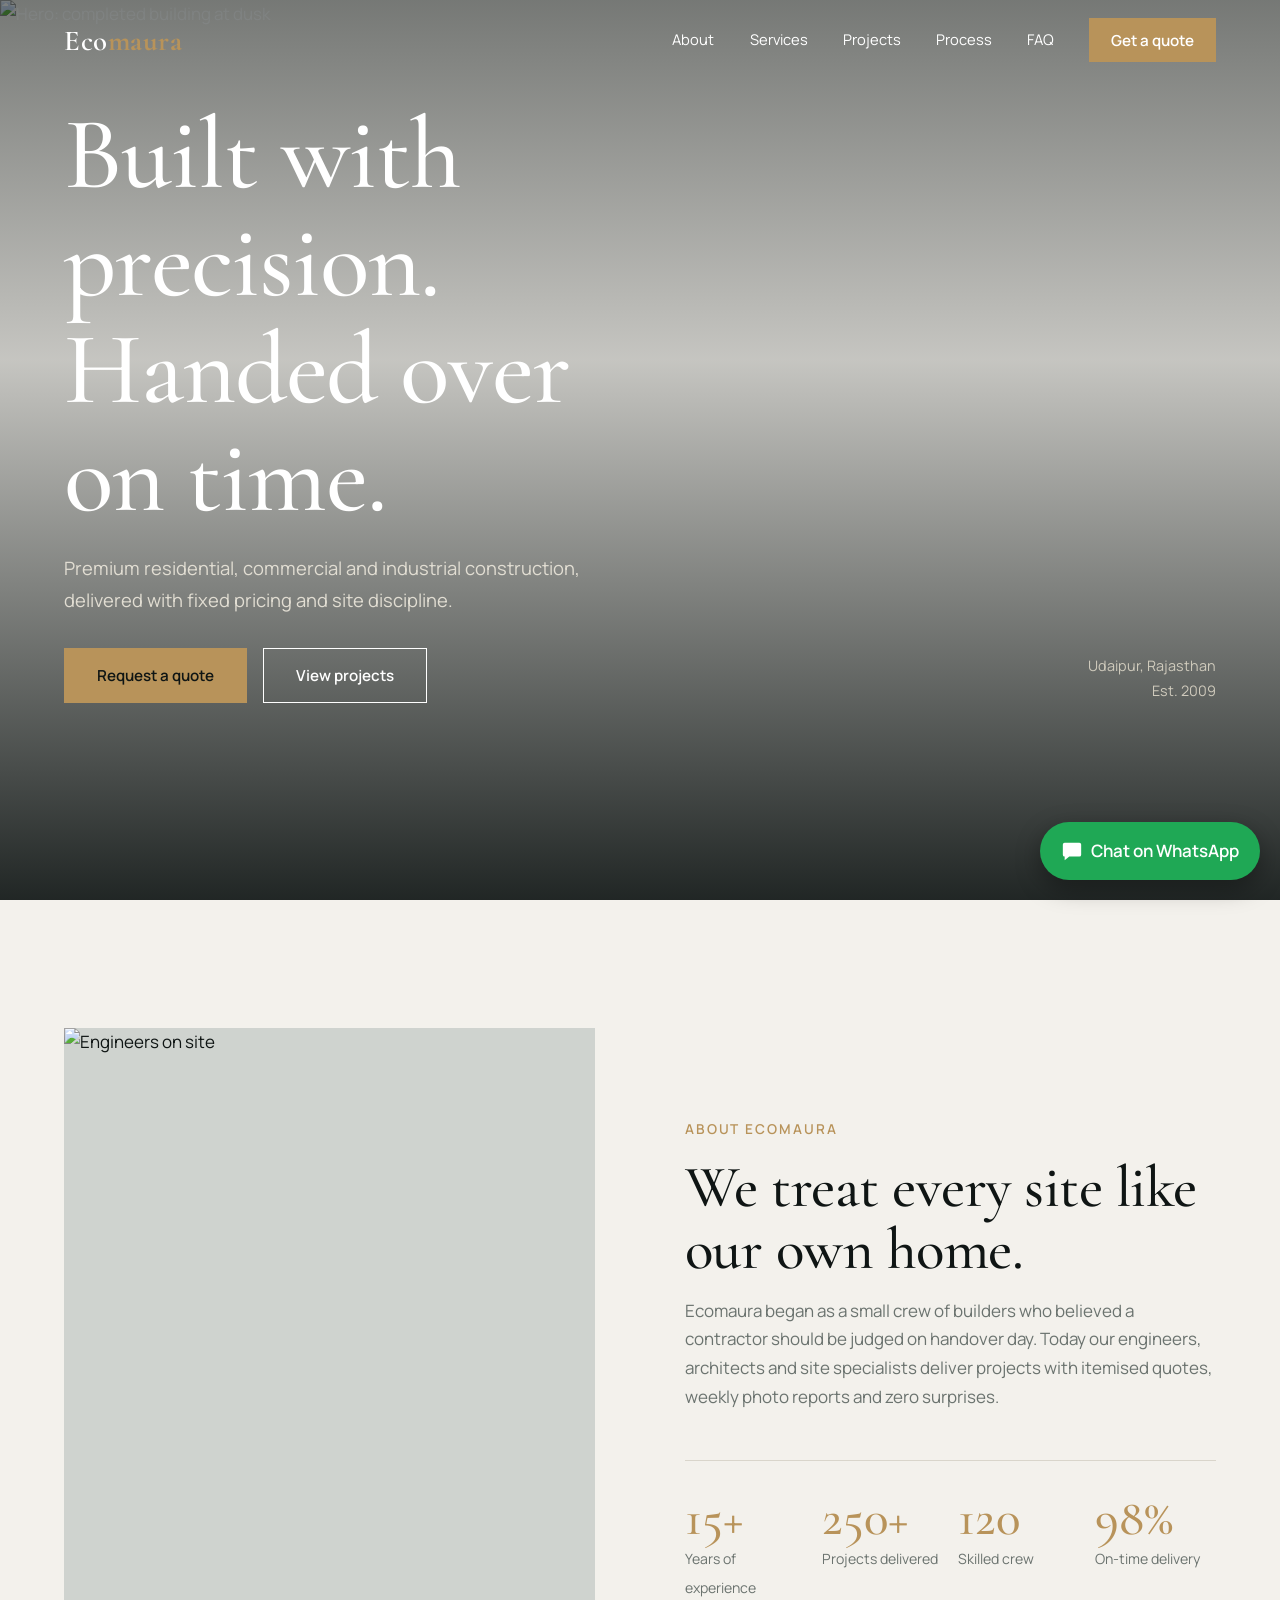
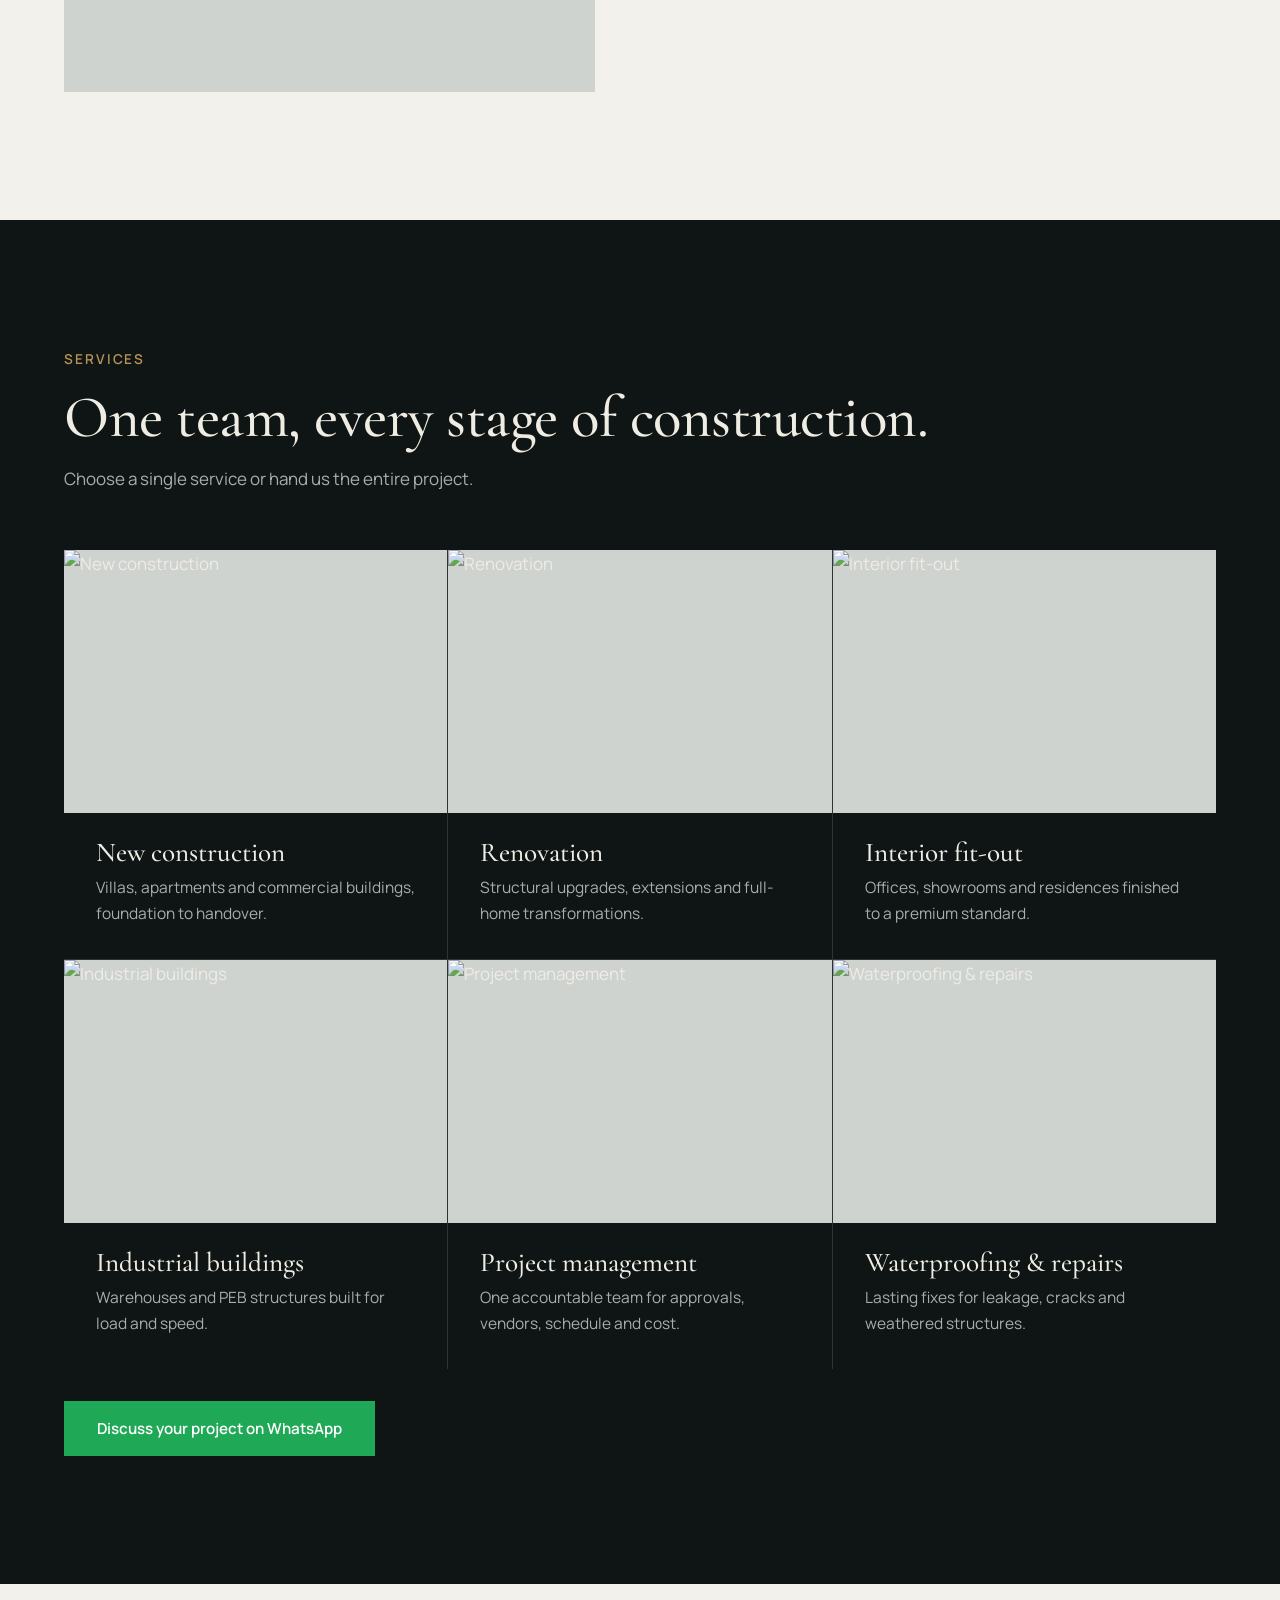
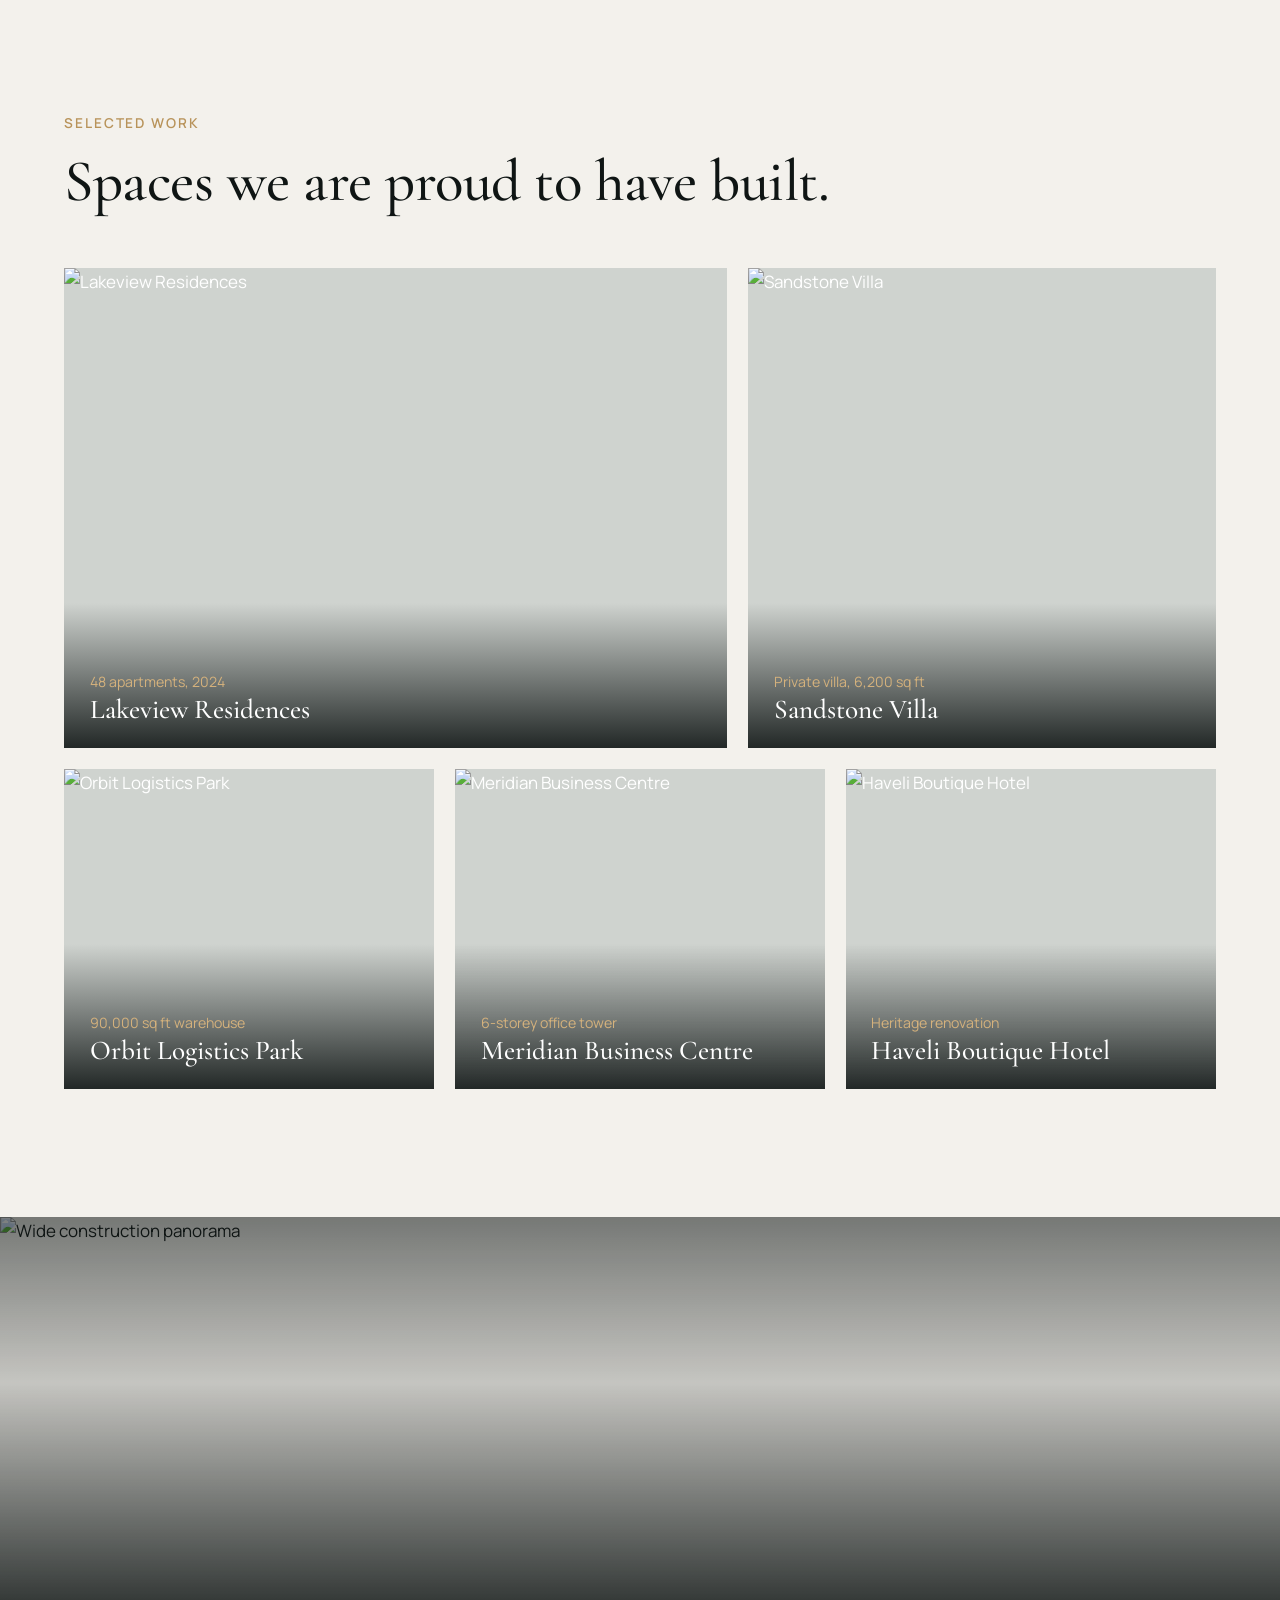
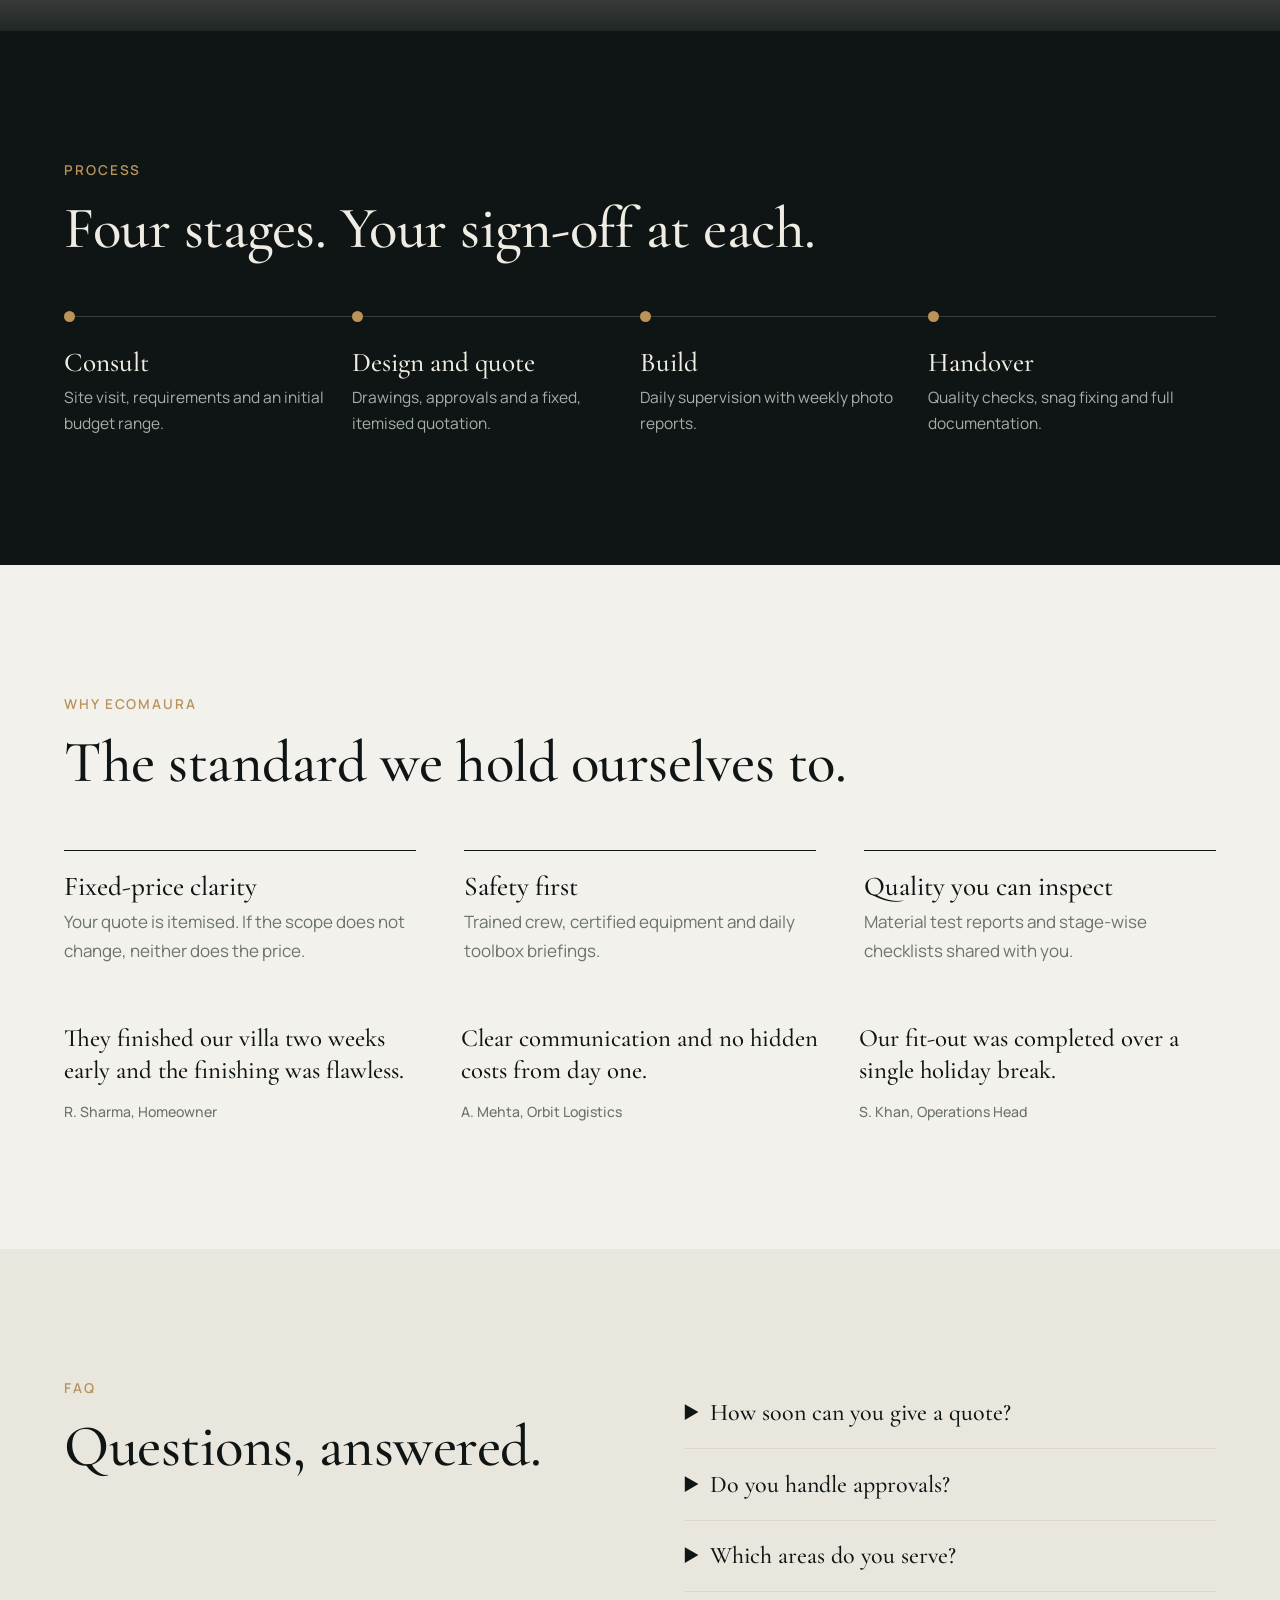
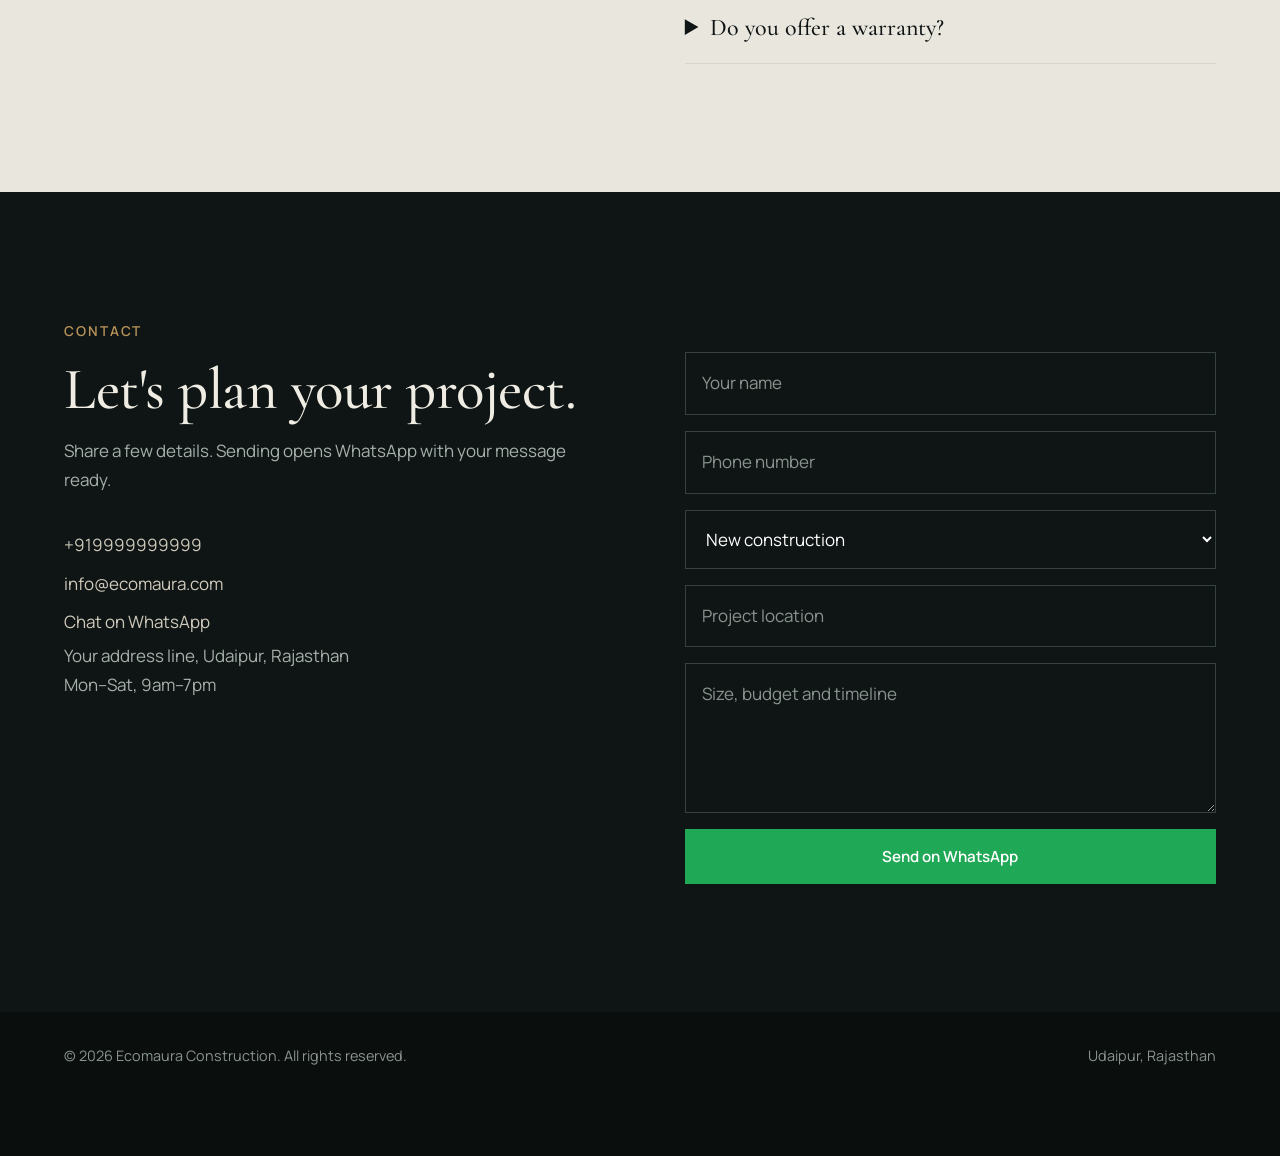
==== commit ed894728: "Replace redesigned construction site placeholders with relevant photography" ====
--- a/index.html
+++ b/index.html
@@ -1,11 +1,11 @@
 <!DOCTYPE html><html lang="en"><head><meta charset="utf-8"><meta name="viewport" content="width=device-width,initial-scale=1"><title>Ecomaura Construction | Premium Building Contractors</title><meta name="description" content="Ecomaura Construction builds premium homes, commercial spaces and industrial facilities with fixed pricing and on-time delivery."><link rel="preconnect" href="https://fonts.googleapis.com"><link rel="preconnect" href="https://fonts.gstatic.com" crossorigin><link href="https://fonts.googleapis.com/css2?family=Cormorant+Garamond:wght@500;600&family=Manrope:wght@400;500;600&display=swap" rel="stylesheet"><link rel="stylesheet" href="assets/css/style.css"></head><body>
 <header><div class="wrap nav"><a class="logo" href="#top">Eco<b>maura</b></a><nav aria-label="Main"><button class="burger" aria-label="Menu" aria-expanded="false">&#9776;</button><ul><li><a href="#about">About</a></li><li><a href="#services">Services</a></li><li><a href="#projects">Projects</a></li><li><a href="#process">Process</a></li><li><a href="#faq">FAQ</a></li><li><a class="btn" href="#contact">Get a quote</a></li></ul></nav></div></header>
 <main id="top">
-<section class="hero"><div class="bg"><img src="assets/img/placeholder.svg" alt="Hero: completed building at dusk" loading="lazy"></div><div class="wrap"><h1>Built with precision. Handed over on time.</h1><p>Premium residential, commercial and industrial construction, delivered with fixed pricing and site discipline.</p><div class="row"><a class="btn" href="#contact">Request a quote</a><a class="btn ghost" href="#projects">View projects</a></div><div class="meta">Udaipur, Rajasthan<br>Est. 2009</div></div></section>
-<section id="about"><div class="wrap split"><div class="im tall"><img src="assets/img/placeholder.svg" alt="Engineers on site" loading="lazy"></div><div><span class="k">ABOUT ECOMAURA</span><h2>We treat every site like our own home.</h2><p class="lead">Ecomaura began as a small crew of builders who believed a contractor should be judged on handover day. Today our engineers, architects and site specialists deliver projects with itemised quotes, weekly photo reports and zero surprises.</p><div class="stats"><div><b>15+</b><span>Years of experience</span></div><div><b>250+</b><span>Projects delivered</span></div><div><b>120</b><span>Skilled crew</span></div><div><b>98%</b><span>On-time delivery</span></div></div></div></div></section>
-<section id="services" class="dark"><div class="wrap"><span class="k">SERVICES</span><h2>One team, every stage of construction.</h2><p class="lead">Choose a single service or hand us the entire project.</p><div class="svc"><article><div class="im"><img src="assets/img/placeholder.svg" alt="New construction" loading="lazy"></div><h3>New construction</h3><p>Villas, apartments and commercial buildings, foundation to handover.</p></article><article><div class="im"><img src="assets/img/placeholder.svg" alt="Renovation" loading="lazy"></div><h3>Renovation</h3><p>Structural upgrades, extensions and full-home transformations.</p></article><article><div class="im"><img src="assets/img/placeholder.svg" alt="Interior fit-out" loading="lazy"></div><h3>Interior fit-out</h3><p>Offices, showrooms and residences finished to a premium standard.</p></article><article><div class="im"><img src="assets/img/placeholder.svg" alt="Industrial buildings" loading="lazy"></div><h3>Industrial buildings</h3><p>Warehouses and PEB structures built for load and speed.</p></article><article><div class="im"><img src="assets/img/placeholder.svg" alt="Project management" loading="lazy"></div><h3>Project management</h3><p>One accountable team for approvals, vendors, schedule and cost.</p></article><article><div class="im"><img src="assets/img/placeholder.svg" alt="Waterproofing & repairs" loading="lazy"></div><h3>Waterproofing & repairs</h3><p>Lasting fixes for leakage, cracks and weathered structures.</p></article></div><div class="row"><a class="btn wa" href="#" data-wa="Hi Ecomaura, I'd like to discuss your services.">Discuss your project on WhatsApp</a></div></div></section>
-<section id="projects"><div class="wrap"><span class="k">SELECTED WORK</span><h2>Spaces we are proud to have built.</h2><div class="pg"><div class="p p1 im"><img src="assets/img/placeholder.svg" alt="Lakeview Residences" loading="lazy"><div class="cap"><small>48 apartments, 2024</small><h3>Lakeview Residences</h3></div></div><div class="p p2 im"><img src="assets/img/placeholder.svg" alt="Sandstone Villa" loading="lazy"><div class="cap"><small>Private villa, 6,200 sq ft</small><h3>Sandstone Villa</h3></div></div><div class="p p3 im"><img src="assets/img/placeholder.svg" alt="Orbit Logistics Park" loading="lazy"><div class="cap"><small>90,000 sq ft warehouse</small><h3>Orbit Logistics Park</h3></div></div><div class="p p4 im"><img src="assets/img/placeholder.svg" alt="Meridian Business Centre" loading="lazy"><div class="cap"><small>6-storey office tower</small><h3>Meridian Business Centre</h3></div></div><div class="p p5 im"><img src="assets/img/placeholder.svg" alt="Haveli Boutique Hotel" loading="lazy"><div class="cap"><small>Heritage renovation</small><h3>Haveli Boutique Hotel</h3></div></div></div></div></section>
-<section class="band"><div class="bg"><img src="assets/img/placeholder.svg" alt="Wide construction panorama" loading="lazy"></div></section>
+<section class="hero"><div class="bg"><img src="https://images.unsplash.com/photo-1600607687939-ce8a6c25118c?auto=format&fit=crop&w=2200&q=85" alt="Hero: completed building at dusk" loading="lazy"></div><div class="wrap"><h1>Built with precision. Handed over on time.</h1><p>Premium residential, commercial and industrial construction, delivered with fixed pricing and site discipline.</p><div class="row"><a class="btn" href="#contact">Request a quote</a><a class="btn ghost" href="#projects">View projects</a></div><div class="meta">Udaipur, Rajasthan<br>Est. 2009</div></div></section>
+<section id="about"><div class="wrap split"><div class="im tall"><img src="https://images.unsplash.com/photo-1504307651254-35680f356dfd?auto=format&fit=crop&w=1400&q=85" alt="Engineers on site" loading="lazy"></div><div><span class="k">ABOUT ECOMAURA</span><h2>We treat every site like our own home.</h2><p class="lead">Ecomaura began as a small crew of builders who believed a contractor should be judged on handover day. Today our engineers, architects and site specialists deliver projects with itemised quotes, weekly photo reports and zero surprises.</p><div class="stats"><div><b>15+</b><span>Years of experience</span></div><div><b>250+</b><span>Projects delivered</span></div><div><b>120</b><span>Skilled crew</span></div><div><b>98%</b><span>On-time delivery</span></div></div></div></div></section>
+<section id="services" class="dark"><div class="wrap"><span class="k">SERVICES</span><h2>One team, every stage of construction.</h2><p class="lead">Choose a single service or hand us the entire project.</p><div class="svc"><article><div class="im"><img src="https://images.unsplash.com/photo-1541888946425-d81bb19240f5?auto=format&fit=crop&w=1200&q=85" alt="New construction" loading="lazy"></div><h3>New construction</h3><p>Villas, apartments and commercial buildings, foundation to handover.</p></article><article><div class="im"><img src="https://images.unsplash.com/photo-1503387762-592deb58ef4e?auto=format&fit=crop&w=1200&q=85" alt="Renovation" loading="lazy"></div><h3>Renovation</h3><p>Structural upgrades, extensions and full-home transformations.</p></article><article><div class="im"><img src="https://images.unsplash.com/photo-1600210492486-724fe5c67fb0?auto=format&fit=crop&w=1200&q=85" alt="Interior fit-out" loading="lazy"></div><h3>Interior fit-out</h3><p>Offices, showrooms and residences finished to a premium standard.</p></article><article><div class="im"><img src="https://images.unsplash.com/photo-1581094794329-c8112a89af12?auto=format&fit=crop&w=1200&q=85" alt="Industrial buildings" loading="lazy"></div><h3>Industrial buildings</h3><p>Warehouses and PEB structures built for load and speed.</p></article><article><div class="im"><img src="https://images.unsplash.com/photo-1504917595217-d4dc5ebe6122?auto=format&fit=crop&w=1200&q=85" alt="Project management" loading="lazy"></div><h3>Project management</h3><p>One accountable team for approvals, vendors, schedule and cost.</p></article><article><div class="im"><img src="https://images.unsplash.com/photo-1486406146926-c627a92ad1ab?auto=format&fit=crop&w=1200&q=85" alt="Waterproofing & repairs" loading="lazy"></div><h3>Waterproofing & repairs</h3><p>Lasting fixes for leakage, cracks and weathered structures.</p></article></div><div class="row"><a class="btn wa" href="#" data-wa="Hi Ecomaura, I'd like to discuss your services.">Discuss your project on WhatsApp</a></div></div></section>
+<section id="projects"><div class="wrap"><span class="k">SELECTED WORK</span><h2>Spaces we are proud to have built.</h2><div class="pg"><div class="p p1 im"><img src="https://images.unsplash.com/photo-1600607687920-4e2a09cf159d?auto=format&fit=crop&w=1400&q=85" alt="Lakeview Residences" loading="lazy"><div class="cap"><small>48 apartments, 2024</small><h3>Lakeview Residences</h3></div></div><div class="p p2 im"><img src="https://images.unsplash.com/photo-1497366754035-f200968a6e72?auto=format&fit=crop&w=1400&q=85" alt="Sandstone Villa" loading="lazy"><div class="cap"><small>Private villa, 6,200 sq ft</small><h3>Sandstone Villa</h3></div></div><div class="p p3 im"><img src="https://images.unsplash.com/photo-1487958449943-2429e8be8625?auto=format&fit=crop&w=1400&q=85" alt="Orbit Logistics Park" loading="lazy"><div class="cap"><small>90,000 sq ft warehouse</small><h3>Orbit Logistics Park</h3></div></div><div class="p p4 im"><img src="https://images.unsplash.com/photo-1600607687939-ce8a6c25118c?auto=format&fit=crop&w=1400&q=85" alt="Meridian Business Centre" loading="lazy"><div class="cap"><small>6-storey office tower</small><h3>Meridian Business Centre</h3></div></div><div class="p p5 im"><img src="https://images.unsplash.com/photo-1600566753086-00f18fb6b3ea?auto=format&fit=crop&w=1400&q=85" alt="Haveli Boutique Hotel" loading="lazy"><div class="cap"><small>Heritage renovation</small><h3>Haveli Boutique Hotel</h3></div></div></div></div></section>
+<section class="band"><div class="bg"><img src="https://images.unsplash.com/photo-1511818966892-d7d671e672a2?auto=format&fit=crop&w=2200&q=85" alt="Wide construction panorama" loading="lazy"></div></section>
 <section id="process" class="dark"><div class="wrap"><span class="k">PROCESS</span><h2>Four stages. Your sign-off at each.</h2><div class="tl"><div><h3>Consult</h3><p>Site visit, requirements and an initial budget range.</p></div><div><h3>Design and quote</h3><p>Drawings, approvals and a fixed, itemised quotation.</p></div><div><h3>Build</h3><p>Daily supervision with weekly photo reports.</p></div><div><h3>Handover</h3><p>Quality checks, snag fixing and full documentation.</p></div></div></div></section>
 <section><div class="wrap"><span class="k">WHY ECOMAURA</span><h2>The standard we hold ourselves to.</h2><div class="why"><div><h3>Fixed-price clarity</h3><p class="lead">Your quote is itemised. If the scope does not change, neither does the price.</p></div><div><h3>Safety first</h3><p class="lead">Trained crew, certified equipment and daily toolbox briefings.</p></div><div><h3>Quality you can inspect</h3><p class="lead">Material test reports and stage-wise checklists shared with you.</p></div></div>
 <div class="q"><div><blockquote>They finished our villa two weeks early and the finishing was flawless.</blockquote><small>R. Sharma, Homeowner</small></div><div><blockquote>Clear communication and no hidden costs from day one.</blockquote><small>A. Mehta, Orbit Logistics</small></div><div><blockquote>Our fit-out was completed over a single holiday break.</blockquote><small>S. Khan, Operations Head</small></div></div></div></section>
